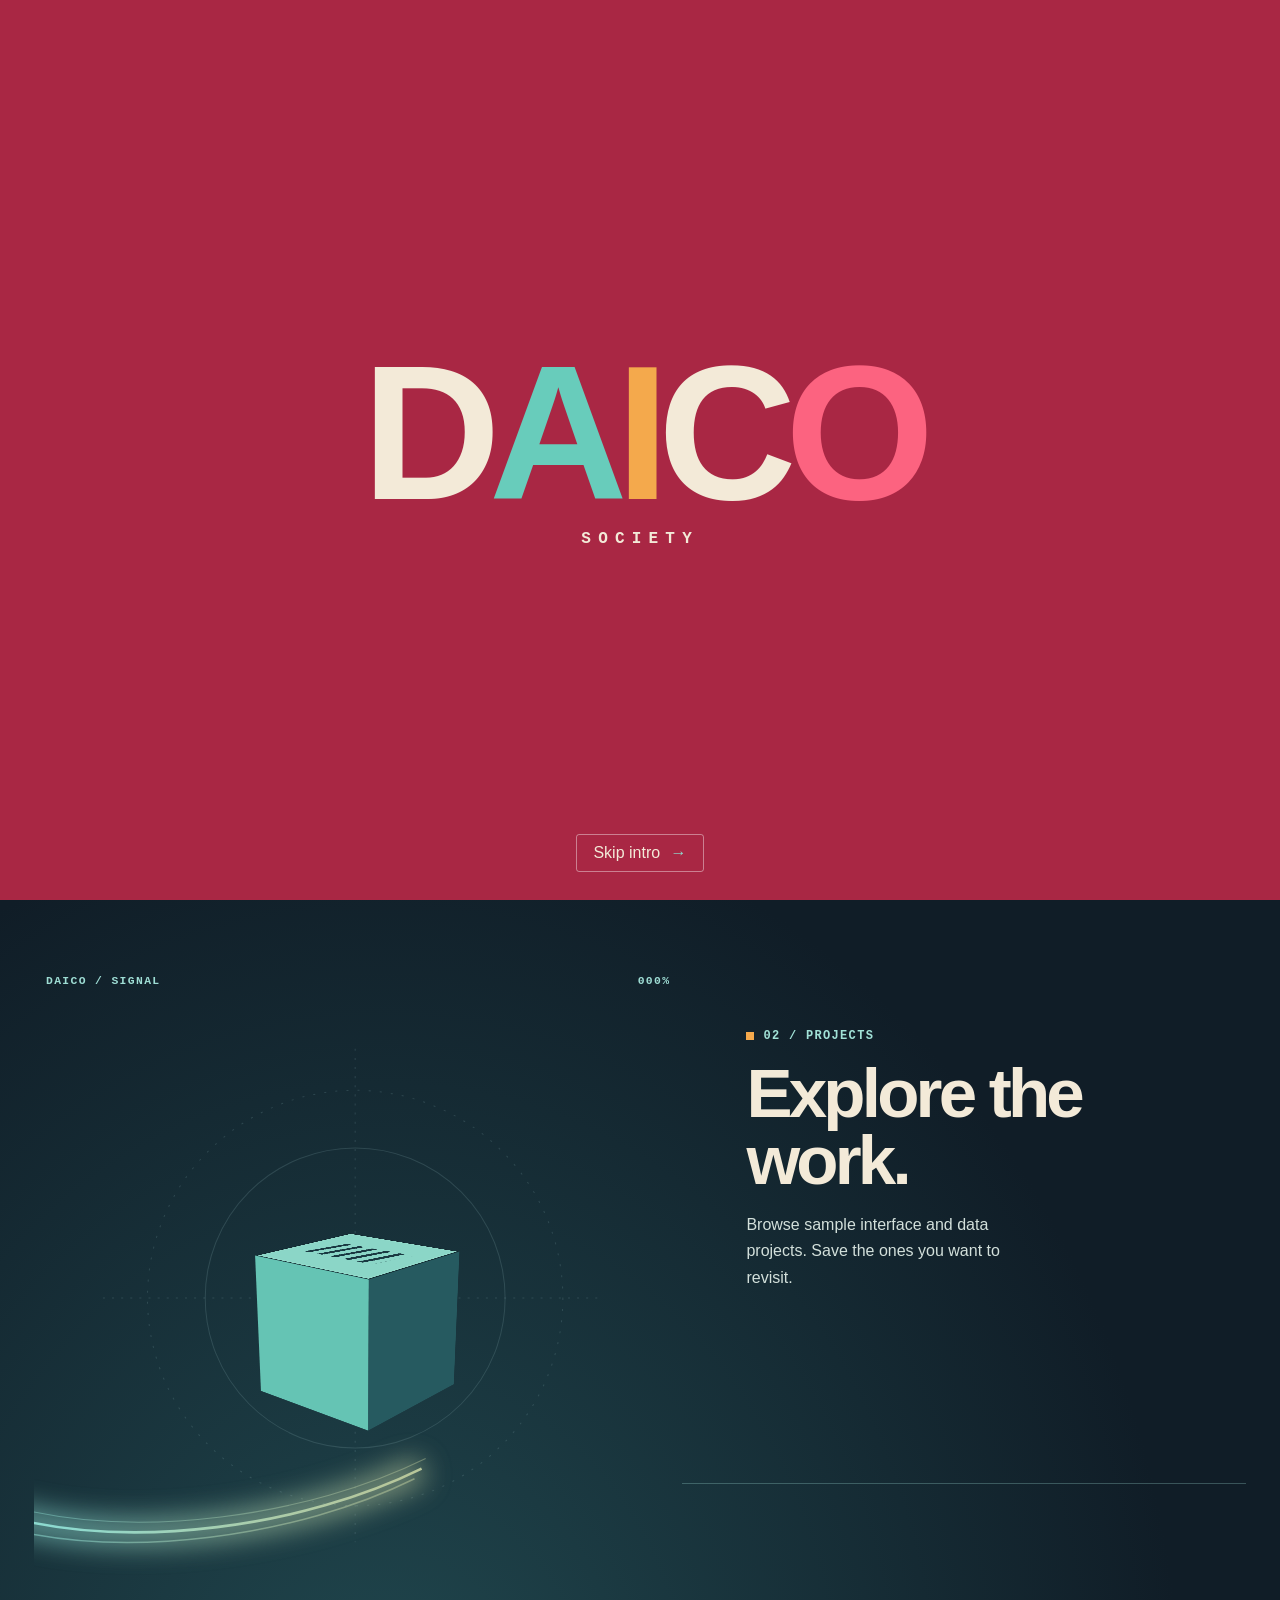
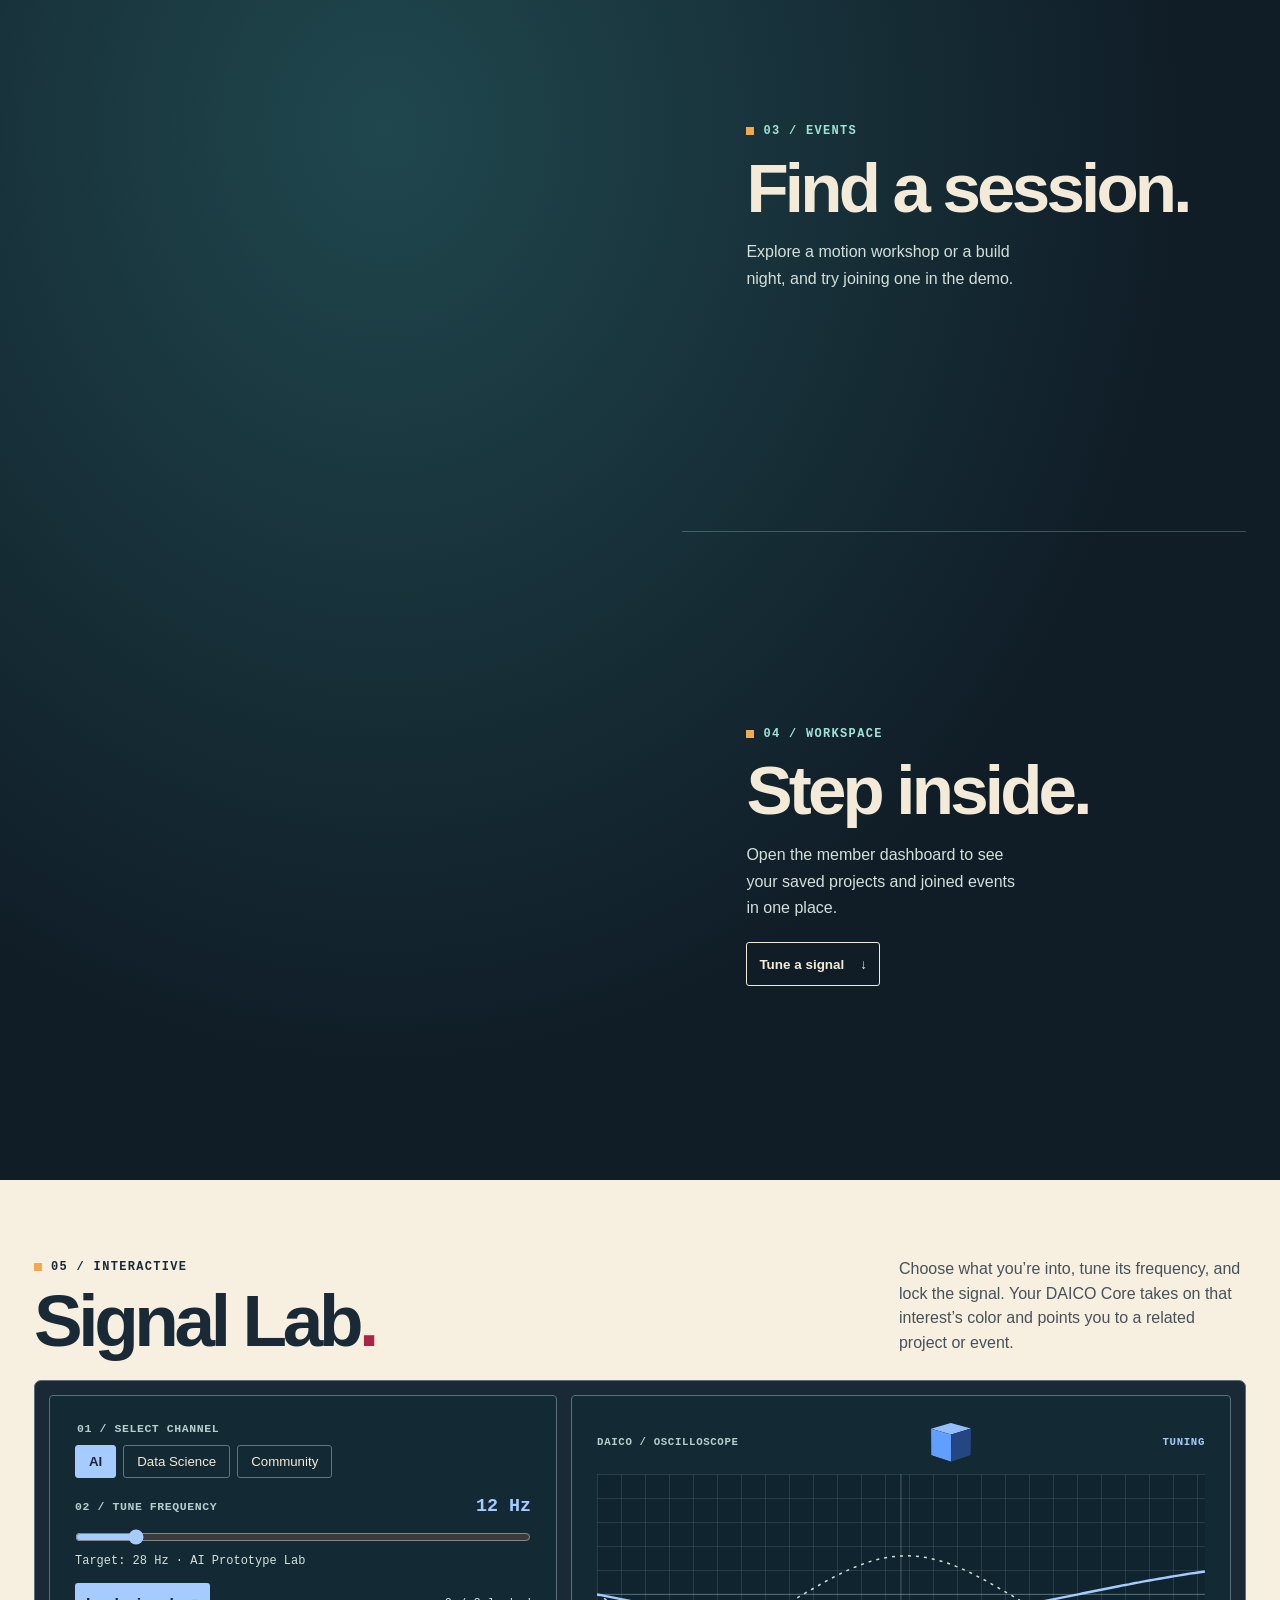
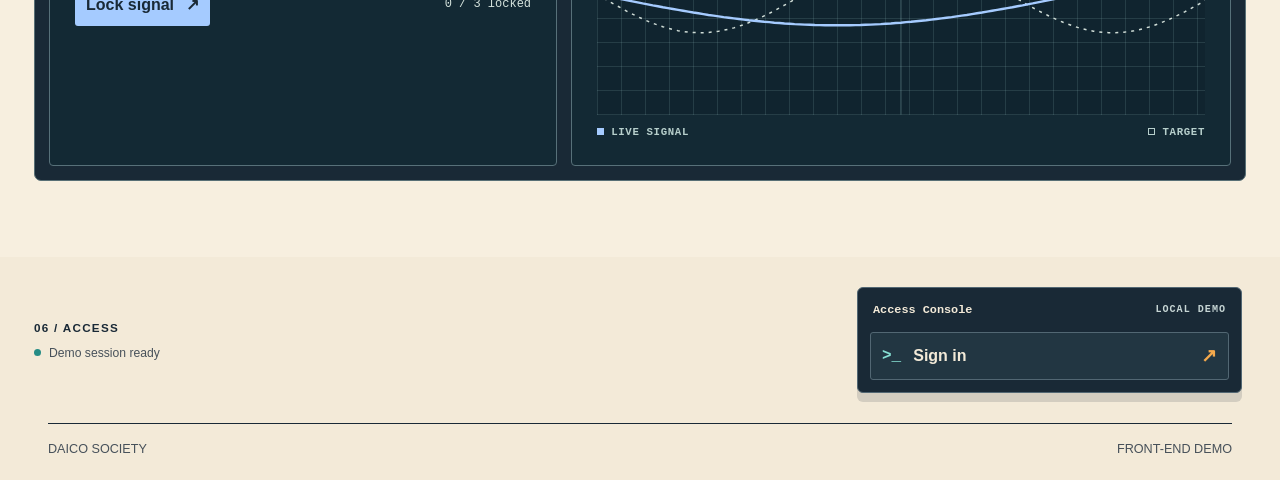
==== index.html @ faeef72a "Add files via upload" ====
<!doctype html>
<html lang="en">
<head>
<meta charset="utf-8">
<meta name="viewport" content="width=device-width, initial-scale=1">
<meta name="theme-color" content="#f4eee2">
<meta name="description" content="The DAICO Society landing page and interactive demo dashboard.">
<title>DAICO Society</title>
<link rel="icon" href="./mark.svg" type="image/svg+xml">
<link rel="stylesheet" href="./style.css">
<script src="./app.js" defer></script>
<script src="./motion.js" defer></script>
<script src="./lab.js" defer></script>
</head>
<body>
<a class="skip-link" href="#main">Skip to content</a>
<div class="intro" id="intro" hidden>
  <div class="intro-brand" dir="ltr" aria-label="DAICO Society">
    <div class="intro-letters" aria-hidden="true"><span>D</span><span>A</span><span>I</span><span>C</span><span>O</span></div>
    <span class="intro-sub" aria-hidden="true">SOCIETY</span>
  </div>
  <button class="intro-skip" id="skip-intro" type="button">Skip intro <span aria-hidden="true">→</span></button>
</div>
<header class="shell nav">
  <a href="./" class="brand" aria-label="DAICO Society home" dir="ltr"><img src="./mark.svg" width="34" height="34" alt=""><span>DAICO <small>SOCIETY</small></span></a>
  <button class="quiet" id="sign-out" type="button" hidden>Sign out <span aria-hidden="true">↗</span></button>
  <button class="quiet" id="replay" type="button"><span aria-hidden="true">↺</span> Replay intro</button>
</header>
<main id="main" class="shell" tabindex="-1">
  <div id="landing">
    <section class="hero" id="hero" aria-labelledby="hero-title">
      <div class="hero-copy">
        <p class="scene-label"><span></span> DAICO SOCIETY / 01</p>
        <h1 id="hero-title">DAICO<span>Society.</span></h1>
        <p class="hero-description">Explore projects, workshops, and the DAICO member workspace.</p>
        <div class="hero-actions">
          <a class="hero-link hero-lab" href="#signal-lab">Enter Signal Lab <span aria-hidden="true">↗</span></a>
          <a class="hero-link" href="#signal">Explore DAICO <span aria-hidden="true">↓</span></a>
          <button class="hero-link hero-login" type="button" data-open-login aria-haspopup="dialog" aria-controls="login">Member sign in <span aria-hidden="true">↗</span></button>
        </div>
      </div>
      <div class="core-stage hero-core" aria-hidden="true">
        <span class="core-index" id="core-profile">DAICO CORE / DEFAULT</span>
        <div class="core-radar"></div>
        <div class="core-mesh" data-core></div>
        <span class="core-index core-axis">X / Y / Z</span>
      </div>
    </section>

    <section class="signal-story" id="signal" aria-label="Explore the DAICO workspace">
      <div class="signal-visual" aria-hidden="true">
        <div class="signal-hud"><span>DAICO / SIGNAL</span><span id="signal-progress">000%</span></div>
        <svg viewBox="0 0 640 600" focusable="false">
          <defs>
            <linearGradient id="signal-gradient" x2="1" y2="1"><stop stop-color="var(--signal-tint, #6bdacc)"/><stop offset=".54" stop-color="#8edacf"/><stop offset="1" stop-color="#f4a94c"/></linearGradient>
            <filter id="signal-glow" x="-50%" y="-50%" width="200%" height="200%"><feGaussianBlur stdDeviation="14"/></filter>
            <path id="signal-path" pathLength="1" d="M-30 519C152 569 423 497 494 382S416 209 279 246 73 382 126 425 415 411 485 253 451 83 556 24 623 26 690-16"/>
          </defs>
          <g fill="none">
            <g stroke="#86a9af" stroke-opacity=".22"><circle cx="317" cy="304" r="148"/><circle cx="317" cy="304" r="205" stroke-dasharray="2 9"/><path d="M317 58v487M68 304h495" stroke-dasharray="2 7"/></g>
            <g class="signal-strands" stroke="url(#signal-gradient)">
              <use href="#signal-path" stroke-width="23" filter="url(#signal-glow)" opacity=".73"/>
              <use href="#signal-path" transform="translate(4 -10)" opacity=".45" stroke-width="1"/>
              <use href="#signal-path" transform="translate(-7 10)" opacity=".55" stroke-width="1.5"/>
              <use href="#signal-path" stroke-width="2.6"/>
            </g>
          </g>
        </svg>
        <div class="core-stage signal-core"><div class="core-mesh" data-core></div></div>
      </div>
      <div class="signal-scenes">
        <article class="signal-scene">
          <p class="scene-label"><span></span> 02 / PROJECTS</p>
          <h2>Explore the work.</h2>
          <p>Browse sample interface and data projects. Save the ones you want to revisit.</p>
        </article>
        <article class="signal-scene">
          <p class="scene-label"><span></span> 03 / EVENTS</p>
          <h2>Find a session.</h2>
          <p>Explore a motion workshop or a build night, and try joining one in the demo.</p>
        </article>
        <article class="signal-scene">
          <p class="scene-label"><span></span> 04 / WORKSPACE</p>
          <h2>Step inside.</h2>
          <p>Open the member dashboard to see your saved projects and joined events in one place.</p>
          <a class="hero-link signal-link" href="#signal-lab">Tune a signal <span aria-hidden="true">↓</span></a>
        </article>
      </div>
    </section>

    <section class="lab" id="signal-lab" aria-labelledby="lab-title" data-channel="ai">
      <div class="lab-inner">
        <header class="lab-heading">
          <div>
            <p class="scene-label"><span></span> 05 / INTERACTIVE</p>
            <h2 id="lab-title">Signal Lab<span>.</span></h2>
          </div>
          <p>Choose what you’re into, tune its frequency, and lock the signal. Your DAICO Core takes on that interest’s color and points you to a related project or event.</p>
        </header>
        <div class="lab-console">
          <div class="lab-controls">
            <fieldset class="channel-list">
              <legend>01 / SELECT CHANNEL</legend>
              <label><input type="radio" name="signal-channel" value="ai" checked><span>AI</span></label>
              <label><input type="radio" name="signal-channel" value="data"><span>Data Science</span></label>
              <label><input type="radio" name="signal-channel" value="connect"><span>Community</span></label>
            </fieldset>
            <div class="lab-readout">
              <label for="frequency">02 / TUNE FREQUENCY</label>
              <output id="frequency-readout" for="frequency">12 Hz</output>
            </div>
            <input id="frequency" type="range" min="0" max="100" value="12" aria-describedby="signal-target">
            <p id="signal-target">Target: 28 Hz · AI Prototype Lab</p>
            <div class="lab-action-row">
              <button class="lab-lock" id="lock-signal" type="button">Lock signal <span aria-hidden="true">↗</span></button>
              <span id="signal-count">0 / 3 locked</span>
            </div>
            <p class="lab-feedback" id="signal-feedback" role="status"></p>
            <button class="interest-shortcut lab-shortcut" id="lab-recommendation" type="button" data-open-login aria-haspopup="dialog" aria-controls="login" hidden></button>
          </div>
          <div class="lab-scope">
            <div class="lab-scope-top">
              <span>DAICO / OSCILLOSCOPE</span>
              <div class="core-stage lab-core" aria-hidden="true"><div class="core-mesh" data-core></div></div>
              <span id="scope-state">TUNING</span>
            </div>
            <svg viewBox="0 0 480 190" aria-hidden="true" focusable="false">
              <path class="scope-axis" d="M0 95h480M240 0v190"/>
              <path class="scope-target" id="scope-target" d=""/>
              <path class="scope-wave" id="scope-wave" d=""/>
            </svg>
            <div class="lab-scope-bottom"><span><i></i> LIVE SIGNAL</span><span><i></i> TARGET</span></div>
          </div>
        </div>
      </div>
    </section>

    <section class="entry" aria-labelledby="access-title">
      <div class="access-info">
        <h2 id="access-title">06 / ACCESS</h2>
        <p class="access-status"><span class="status-dot" aria-hidden="true"></span>Demo session ready</p>
      </div>
      <div class="access-console">
        <div class="console-bar">
          <span class="console-title">Access Console</span>
          <span class="console-tag">LOCAL DEMO</span>
        </div>
        <button class="console-command" id="open-login" data-open-login type="button" aria-haspopup="dialog" aria-controls="login">
          <span class="console-prompt" aria-hidden="true">&gt;_</span><span>Sign in</span><span class="console-arrow" aria-hidden="true">↗</span>
        </button>
      </div>
    </section>
  </div>

  <section class="dashboard" id="dashboard" aria-labelledby="dashboard-title" hidden>
    <div class="dash-header">
      <div>
        <p class="dash-kicker">DAICO / MEMBER WORKSPACE</p>
        <h1 id="dashboard-title" tabindex="-1">Dashboard<span>.</span></h1>
        <p class="dash-intro">Explore sample projects and events in the DAICO demo.</p>
      </div>
      <div class="dash-core-column">
        <div class="core-stage dash-core" aria-hidden="true"><div class="core-mesh" data-core></div></div>
        <span class="dash-status"><span class="status-dot" aria-hidden="true"></span> DEMO SESSION ACTIVE</span>
      </div>
    </div>

    <nav class="dash-nav" aria-label="Dashboard sections">
      <button type="button" data-panel="overview" aria-controls="overview" aria-current="page"><span aria-hidden="true">01</span> Overview</button>
      <button type="button" data-panel="projects" aria-controls="projects"><span aria-hidden="true">02</span> Projects</button>
      <button type="button" data-panel="events" aria-controls="events"><span aria-hidden="true">03</span> Events</button>
      <button type="button" data-panel="signals" aria-controls="signals"><span aria-hidden="true">04</span> Signals</button>
    </nav>

    <section class="dash-panel" id="overview" aria-labelledby="overview-title">
      <h2 id="overview-title">Overview</h2>
      <div class="dash-grid">
        <article class="dash-card stat-card"><p class="dash-kicker">01 / PROJECTS</p><strong>3</strong><h3>Sample projects</h3></article>
        <article class="dash-card stat-card"><p class="dash-kicker">02 / SAVED</p><strong id="saved-count">0</strong><h3>Saved projects</h3></article>
        <article class="dash-card stat-card"><p class="dash-kicker">03 / EVENTS</p><strong id="event-count">0</strong><h3>Joined events</h3></article>
      </div>
    </section>

    <section class="dash-panel" id="projects" aria-labelledby="projects-title" hidden>
      <h2 id="projects-title">Projects</h2>
      <div class="dash-grid dash-grid-two">
        <article class="dash-card"><p class="dash-kicker">PROJECT 01 / WEB</p><h3>Interface Lab</h3><p>Build and share reusable interface components.</p><button class="dash-action" type="button" data-selection="project" data-choice-id="interface-lab" aria-label="Save project: Interface Lab" aria-pressed="false">Save project</button></article>
        <article class="dash-card" id="data-playground"><p class="dash-kicker">PROJECT 02 / DATA</p><h3 tabindex="-1">Data Playground</h3><p>Explore a sample dataset and turn it into a visual story.</p><button class="dash-action" type="button" data-selection="project" data-choice-id="data-playground" aria-label="Save project: Data Playground" aria-pressed="false">Save project</button></article>
        <article class="dash-card" id="ai-prototype"><p class="dash-kicker">PROJECT 03 / AI</p><h3 tabindex="-1">AI Prototype Lab</h3><p>Sketch an AI assistant, write sample prompts, and define what a good answer looks like.</p><button class="dash-action" type="button" data-selection="project" data-choice-id="ai-prototype" aria-label="Save project: AI Prototype Lab" aria-pressed="false">Save project</button></article>
      </div>
    </section>

    <section class="dash-panel" id="events" aria-labelledby="events-title" hidden>
      <h2 id="events-title">Events</h2>
      <div class="dash-grid dash-grid-two">
        <article class="dash-card"><p class="dash-kicker">SAMPLE EVENT / WORKSHOP</p><h3>Motion for the Web</h3><p>Experiment with SVG and CSS to animate simple shapes.</p><button class="dash-action" type="button" data-selection="event" data-choice-id="motion-workshop" aria-label="Join event: Motion for the Web" aria-pressed="false">Join event</button></article>
        <article class="dash-card" id="build-night"><p class="dash-kicker">SAMPLE EVENT / MEETUP</p><h3 tabindex="-1">Build Night</h3><p>Bring a side project and share a short demo with the group.</p><button class="dash-action" type="button" data-selection="event" data-choice-id="build-night" aria-label="Join event: Build Night" aria-pressed="false">Join event</button></article>
      </div>
    </section>
    <section class="dash-panel" id="signals" aria-labelledby="signals-title" hidden>
      <div class="signals-heading">
        <div><h2 id="signals-title">Signals</h2><p>Your tuning log from the Signal Lab.</p></div>
        <span id="dashboard-signal-count">0 / 3 locked</span>
      </div>
      <div class="dash-grid">
        <article class="dash-card signal-log" data-signal-log="ai">
          <p class="dash-kicker">01 / 28 HZ</p><h3>AI</h3><p>AI Prototype Lab</p><span class="signal-log-state">Not locked</span>
          <button class="interest-shortcut" type="button" data-signal-destination="ai-prototype" hidden>Open AI Prototype Lab <span aria-hidden="true">↗</span></button>
        </article>
        <article class="dash-card signal-log" data-signal-log="data">
          <p class="dash-kicker">02 / 54 HZ</p><h3>Data Science</h3><p>Data Playground</p><span class="signal-log-state">Not locked</span>
          <button class="interest-shortcut" type="button" data-signal-destination="data-playground" hidden>Open Data Playground <span aria-hidden="true">↗</span></button>
        </article>
        <article class="dash-card signal-log" data-signal-log="connect">
          <p class="dash-kicker">03 / 79 HZ</p><h3>Community</h3><p>Build Night</p><span class="signal-log-state">Not locked</span>
          <button class="interest-shortcut" type="button" data-signal-destination="build-night" hidden>Open Build Night <span aria-hidden="true">↗</span></button>
        </article>
      </div>
    </section>
  </section>
</main>
<footer class="shell footer"><span>DAICO SOCIETY</span><span>FRONT-END DEMO</span></footer>

<dialog id="login" aria-labelledby="login-title">
  <div class="console-bar dialog-bar">
    <span class="console-title">Access Console</span>
    <button class="close" id="close-login" type="button" aria-label="Close access console" autofocus>×</button>
  </div>
  <div class="dialog-body">
    <div class="dialog-identity">
      <div class="core-stage console-core" aria-hidden="true"><div class="core-mesh" data-core></div></div>
      <span class="console-tag">LOCAL DEMO</span>
    </div>
    <h2 id="login-title">Sign in</h2>
    <p class="modal-help">Try the sign-in flow with the prefilled demo account.</p>
    <form id="login-form">
      <label for="demo-email">Demo email</label>
      <input id="demo-email" dir="ltr" type="email" value="demo@daico.example" readonly>
      <label for="demo-password">Demo password</label>
      <div class="password-row">
        <input id="demo-password" dir="ltr" type="password" value="DaicoDemo2026" readonly>
        <button type="button" id="toggle-password" aria-controls="demo-password" aria-pressed="false">Show</button>
      </div>
      <button class="primary submit" type="submit">Enter demo <span aria-hidden="true">→</span></button>
    </form>
  </div>
</dialog>
<template id="core-template">
  <div class="core-assembly">
    <div class="core-object">
      <div class="core-face core-front">
        <div class="core-visor">
          <div class="core-eyes"><i></i><i></i></div>
          <span class="core-mouth"></span>
        </div>
        <div class="core-front-detail"><i></i><i></i><i></i></div>
      </div>
      <div class="core-face core-back"><div class="core-backplate"></div></div>
      <div class="core-face core-left"><div class="core-port"></div></div>
      <div class="core-face core-right"><div class="core-port"></div></div>
      <div class="core-face core-top"><div class="core-vents"></div></div>
      <div class="core-face core-bottom"><div class="core-vents"></div></div>
    </div>
  </div>
</template>
</body>
</html>
---- style.css ----
:root {
  --paper: #f3ead8;
  --ink: #192936;
  --ink-light: #47515a;
  --line: #a89f8c;
  --turquoise: #258c85;
  --orange: #f4a94c;
  --red: #d63858;
  --mono: ui-monospace, 'Courier New', monospace;
  font-family: Tahoma, Arial, sans-serif;
  color: var(--ink);
  background: var(--paper);
}
*, *::before, *::after { box-sizing: border-box; }
body { margin: 0; }
body:has(.intro:not([hidden])) { overflow: hidden; }
[hidden] { display: none !important; }
button, input { font: inherit; }
button { cursor: pointer; }
a { color: inherit; text-decoration: none; }
:focus-visible { outline: 2px solid #237971; outline-offset: 6px; }
.shell { width: min(1220px, calc(100% - 96px)); margin-inline: auto; }
.skip-link { position: fixed; z-index: 20; top: 10px; inset-inline-start: 12px; padding: 10px; background: var(--ink); color: var(--paper); transform: translateY(-150%); }
.skip-link:focus { transform: none; }
.nav, .footer { display: flex; align-items: center; justify-content: space-between; gap: 15px; }
.nav { min-height: 76px; border-bottom: 1px solid var(--ink); }
.brand { display: flex; align-items: center; gap: 8px; font: 900 1.25rem/.95 Arial, sans-serif; letter-spacing: -.045em; }
.brand img { background: var(--ink); padding: 4px; }
.brand small { display: block; margin-top: 3px; font: 700 .47rem/1 var(--mono); letter-spacing: .23em; }
.quiet { border: 0; background: transparent; color: var(--ink); padding: 9px 0; font-size: .83rem; }
.quiet span { display: inline-block; margin-inline-end: 5px; font-size: 1.15rem; transition: transform .3s; }
.quiet:hover span { transform: rotate(-45deg); }
.entry { display: flex; align-items: center; justify-content: space-between; gap: 24px; padding: 22px 4px 29px 0; border-top: 1px solid var(--line); }
.access-info h2 { margin: 0 0 12px; font-size: .73rem; letter-spacing: .11em; }
.access-status { display: flex; align-items: center; gap: 8px; margin: 0; color: var(--ink-light); font-size: .76rem; }
.status-dot { width: 7px; height: 7px; flex: 0 0 7px; background: var(--turquoise); border-radius: 50%; }
.access-console, #login {
  --console-surface: #223642;
  --console-border: #526773;
  --console-muted: #c6d5d4;
  --console-accent: #85ded2;
  background: var(--ink);
  color: var(--paper);
}
.access-console {
  width: min(385px, 58%);
  padding: 0 12px 12px;
  border: 1px solid var(--ink);
  border-radius: 6px;
  box-shadow: 3px 4px 0 #1929361c;
}
.console-bar {
  display: flex;
  justify-content: space-between;
  align-items: center;
  gap: 10px;
  min-height: 44px;
  padding-inline: 3px;
  font: 700 .74rem/1.25 var(--mono);
}
.console-tag { color: var(--console-muted); font: 700 .63rem/1.25 var(--mono); letter-spacing: .1em; }
.console-command {
  display: grid;
  grid-template-columns: auto 1fr auto;
  align-items: center;
  gap: 12px;
  width: 100%;
  min-height: 48px;
  padding: 8px 11px;
  border: 1px solid var(--console-border);
  border-radius: 3px;
  background: var(--console-surface);
  color: var(--paper);
  text-align: start;
  font-weight: bold;
  transition: background .2s, border-color .2s;
}
.console-command:hover { background: #2b444e; border-color: var(--console-accent); }
.console-prompt { color: var(--console-accent); font: 700 1rem/1 var(--mono); }
.console-arrow { color: var(--orange); font-size: 1.16rem; }
.footer { border-top: 1px solid var(--ink); padding-block: 18px 24px; color: var(--ink-light); font-size: .79rem; }
.footer [lang="en"] { font: 700 .66rem var(--mono); letter-spacing: .12em; }
.intro { position: fixed; inset: 0; z-index: 30; display: grid; place-items: center; background: #a92744; color: var(--paper); }
.intro-brand { max-width: 88vw; text-align: center; }
.intro-letters { display: flex; justify-content: center; gap: .025em; font: 900 clamp(3.1rem, 19vw, 12rem)/.84 Arial, sans-serif; letter-spacing: -.085em; }
.intro-letters span { animation: arrive .52s cubic-bezier(.2,.7,.25,1.3) both; }
.intro-letters span:nth-child(2) { color: #68ccbb; animation-delay: .09s; }
.intro-letters span:nth-child(3) { color: var(--orange); animation-delay: .18s; }
.intro-letters span:nth-child(4) { animation-delay: .27s; }
.intro-letters span:nth-child(5) { color: #fc6380; animation-delay: .36s; }
.intro-sub { display: block; margin-top: 17px; font: 700 clamp(.65rem, 1.5vw, 1rem) var(--mono); letter-spacing: .45em; animation: arrive .45s .5s both; }
.intro-skip { position: absolute; bottom: max(28px, env(safe-area-inset-bottom)); border: 1px solid #ffffff69; border-radius: 3px; background: transparent; color: var(--paper); padding: 9px 16px; }
.intro-skip span { margin-inline-start: 6px; color: #8eddd0; }
.intro.exiting { animation: intro-out .34s ease-in forwards; }
@keyframes arrive { from { opacity: 0; transform: translateY(.55em) rotate(-12deg); } }
@keyframes intro-out { to { clip-path: inset(0 0 100% 0); } }
#login {
  position: fixed;
  width: min(440px, calc(100% - 32px));
  max-height: calc(100% - 32px);
  padding: 0;
  border: 1px solid var(--console-border);
  border-radius: 6px;
  box-shadow: 0 16px 54px #10202955;
  color-scheme: dark;
}
#login::backdrop { background: #111e29b8; }
.dialog-bar { padding: 5px 14px 5px 20px; border-bottom: 1px solid var(--console-border); }
.dialog-body { padding: 20px 24px 24px; }
.dialog-identity { display: flex; align-items: center; justify-content: space-between; gap: 14px; }
.dialog-identity .console-tag { padding: 5px 7px; border: 1px solid var(--console-border); border-radius: 2px; }
#login h2 { margin-block: 12px 0; font-size: 1.8rem; }
.modal-help { margin: 9px 0 18px; line-height: 1.55; color: var(--console-muted); }
.close, .password-row button {
  border: 1px solid var(--console-border);
  border-radius: 3px;
  color: var(--paper);
  background: transparent;
}
.close { width: 34px; min-height: 34px; font-size: 1.25rem; }
.close:hover, .password-row button:hover { background: var(--console-surface); }
#login form label { display: block; margin: 13px 0 6px; color: var(--console-muted); font: .78rem/1.3 var(--mono); }
#login form input { width: 100%; min-width: 0; padding: 10px; background: var(--console-surface); color: var(--paper); border: 1px solid var(--console-border); border-radius: 3px; }
.password-row { display: flex; gap: 8px; }
.password-row button { padding-inline: 10px; font-size: .8rem; }
.submit {
  display: flex;
  align-items: center;
  justify-content: space-between;
  gap: 18px;
  width: 100%;
  min-height: 45px;
  margin-block-start: 18px;
  padding: 10px 13px;
  border: 1px solid transparent;
  border-radius: 3px;
  background: var(--console-accent);
  color: var(--ink);
  font-weight: bold;
}
.submit:hover { background: var(--paper); }
.access-console :focus-visible, #login :focus-visible { outline-color: var(--console-accent); outline-offset: 2px; }
@media (max-width: 770px) {
  .shell { width: calc(100% - 46px); }
}
@media (max-width: 500px) {
  .shell { width: calc(100% - 34px); }
  .nav { min-height: 64px; }
  .entry { flex-direction: column; align-items: stretch; gap: 18px; padding-inline-end: 0; }
  .access-console { width: 100%; }
}
@media (prefers-reduced-motion: reduce) {
  *, *::before, *::after { animation: none !important; transition: none !important; }
}

.dashboard { padding: clamp(28px, 5vw, 66px) 0 50px; min-height: 68vh; }
.dash-header {
  display: flex;
  justify-content: space-between;
  align-items: flex-start;
  gap: 24px;
  padding: clamp(22px, 4vw, 46px);
  border-radius: 6px;
  background: radial-gradient(circle at 1px 1px, #f3ead831 1px, transparent 1.3px) right top / 16px 16px, var(--ink);
  color: var(--paper);
}
.dash-header h1 {
  margin: 12px 0;
  padding: 0;
  background: none;
  font: 700 clamp(2.1rem, 5.2vw, 4.6rem)/1 Arial, sans-serif;
  letter-spacing: -.04em;
}
.dash-header h1:focus-visible { outline-color: #85ded2; }
.dash-header h1 span { color: #85ded2; }
.dash-kicker, .dash-status, .dash-nav span { font: 700 .69rem/1.4 var(--mono); letter-spacing: .06em; }
.dash-kicker, .dash-intro { margin: 0; }
.dash-intro { line-height: 1.5; }
.dash-status { display: flex; align-items: center; gap: 8px; white-space: nowrap; }
.dash-status .status-dot { background: #85ded2; }
.dash-nav { display: flex; flex-wrap: wrap; gap: 8px; margin: 24px 0; border-bottom: 1px solid var(--line); padding-bottom: 12px; }
.dash-nav button, .dash-action {
  padding: 8px 12px;
  min-height: 42px;
  border: 1px solid var(--line);
  border-radius: 3px;
  background: transparent;
  color: var(--ink);
  font-weight: bold;
}
.dash-nav span { margin-right: 4px; opacity: .8; }
.dash-nav button:hover, .dash-action:hover { border-color: var(--ink); }
.dash-nav [aria-current], .dash-action[aria-pressed="true"] { background: var(--ink); border-color: var(--ink); color: var(--paper); }
.dash-panel h2 { margin: 0 0 15px; font-size: 1.3rem; }
.dash-grid { display: grid; grid-template-columns: repeat(3, minmax(0, 1fr)); gap: 14px; }
.dash-grid-two { grid-template-columns: repeat(2, minmax(0, 1fr)); }
.dash-card { padding: 19px; border: 1px solid var(--line); border-top: 3px solid var(--turquoise); border-radius: 4px; background: #faf2e3; }
.dash-card:nth-child(2) { border-top-color: var(--orange); }
.dash-card:nth-child(3) { border-top-color: var(--red); }
.dash-card h3 { margin: 12px 0 0; font-size: 1.05rem; }
.dash-card p:not(.dash-kicker) { margin: 9px 0 15px; color: var(--ink-light); line-height: 1.5; }
.stat-card strong { display: block; margin-top: 12px; font-size: 2rem; }

@media (max-width: 570px) {
  .dashboard { padding-top: 22px; }
  .dash-header { flex-direction: column; gap: 14px; }
  .dash-grid { grid-template-columns: 1fr; }
  .dash-nav button { padding-inline: 8px; font-size: .85rem; }
}

main:has(#landing:not([hidden])) { width: 100%; }
.hero {
  display: grid;
  grid-template-columns: minmax(0, .9fr) minmax(0, 1.1fr);
  align-items: center;
  gap: clamp(12px, 2.4vw, 36px);
  min-height: min(760px, 88svh);
  padding: clamp(32px, 5vw, 72px) max(34px, calc((100% - 1220px) / 2));
  overflow: hidden;
  color: var(--paper);
  background: radial-gradient(ellipse at 78% 37%, #d9445e 0, #b22b49 49%, #8d203b 100%);
}
.scene-label {
  display: flex;
  align-items: center;
  gap: 9px;
  margin: 0;
  font: 700 .75rem/1.4 var(--mono);
  letter-spacing: .11em;
}
.scene-label > span { width: 8px; height: 8px; background: var(--orange); flex: none; }
.hero h1 {
  margin: 25px 0 0;
  font: 900 clamp(4rem, 10vw, 9.1rem)/.83 Arial, sans-serif;
  letter-spacing: -.085em;
}
.hero h1 span {
  display: block;
  margin-top: .14em;
  color: #ffc77b;
  font: italic 400 .57em/.9 Georgia, serif;
  letter-spacing: -.055em;
}
.hero-description { margin: 26px 0 21px; max-width: 31ch; line-height: 1.55; font-size: 1rem; }
.hero-actions { display: flex; flex-wrap: wrap; gap: 10px; }
.hero-link {
  display: inline-flex;
  align-items: center;
  justify-content: space-between;
  gap: 16px;
  min-height: 44px;
  padding: 9px 12px;
  border: 1px solid currentColor;
  border-radius: 3px;
  color: inherit;
  background: transparent;
  font-size: .84rem;
  font-weight: bold;
}
.hero-login { border-color: transparent; }
.hero-link:hover { background: var(--paper); color: var(--ink); border-color: var(--paper); }
.hero-link:focus-visible { outline-color: var(--orange); }
.signal-story {
  position: relative;
  display: grid;
  grid-template-columns: minmax(0, 1.07fr) minmax(0, .93fr);
  align-items: start;
  min-height: 800px;
  padding-inline: max(34px, calc((100% - 1220px) / 2));
  color: var(--paper);
  background: radial-gradient(ellipse at 30% 46%, #20474e, #101d27 63%);
}
.signal-visual {
  position: sticky;
  top: 0;
  display: grid;
  align-content: center;
  height: 100svh;
  max-height: 900px;
  padding: 28px 0;
  pointer-events: none;
}
.signal-visual svg { display: block; width: 100%; max-height: calc(100svh - 84px); overflow: hidden; }
.signal-hud {
  display: flex;
  justify-content: space-between;
  gap: 15px;
  padding: 0 12px;
  color: #9eddd4;
  font: 700 .71rem/1.4 var(--mono);
  letter-spacing: .12em;
}
.signal-strands { stroke-dasharray: 1; stroke-dashoffset: var(--draw, 0); }
.signal-scenes { position: relative; }
.signal-scene {
  display: flex;
  flex-direction: column;
  justify-content: center;
  align-items: flex-start;
  min-height: 72svh;
  padding: 45px 0 45px clamp(24px, 5vw, 76px);
  border-bottom: 1px solid #9eddd44a;
}
.signal-scene:last-child { border-bottom: 0; }
.signal-scene .scene-label { color: #a1e2d7; }
.signal-scene h2 { margin: 15px 0 0; font: 800 clamp(2.5rem, 5.4vw, 5rem)/.98 Arial, sans-serif; letter-spacing: -.055em; }
.signal-scene > p:not(.scene-label) { max-width: 32ch; margin: 17px 0 0; color: #d3e0db; line-height: 1.65; }
.signal-link { margin-top: 21px; }
#landing .entry { width: min(1220px, calc(100% - 68px)); margin: auto; border: 0; padding-block: 30px; }
@media (max-width: 690px) {
  .hero { grid-template-columns: 1fr; min-height: 0; gap: 12px; padding: 28px 22px 18px; }
  .hero h1 { font-size: clamp(4rem, 15vw, 6rem); margin-top: 15px; }
  .hero-description { margin: 19px 0 15px; }
  .signal-story { grid-template-columns: 1fr; padding-inline: 20px; }
  .signal-visual {
    z-index: 1;
    height: 34svh;
    min-height: 155px;
    padding: 12px 0 0;
    background: linear-gradient(#142a33 76%, #142a3300);
  }
  .signal-visual svg { max-height: calc(34svh - 44px); overflow: hidden; }
  .signal-hud { padding: 0 3px; }
  .signal-scene { min-height: 57svh; padding: 24px 0; }
  #landing .entry { width: calc(100% - 40px); }
}
@media (prefers-reduced-motion: reduce) {
  .signal-visual { position: static; }
  .signal-strands { stroke-dashoffset: 0; }
  #signal-progress { visibility: hidden; }
}

/* The same six-sided module carries through the landing, console and workspace. */
.core-stage {
  --core-size: clamp(142px, 17vw, 222px);
  --core-x: -11deg;
  --core-y: -24deg;
  position: relative;
  display: grid;
  place-items: center;
  perspective: 750px;
}
.core-mesh, .core-assembly, .core-object {
  width: var(--core-size);
  aspect-ratio: 1;
  transform-style: preserve-3d;
}
.core-assembly { transform: translateY(var(--core-rise, 0px)); }
.core-object {
  position: relative;
  transform: rotateX(var(--core-x)) rotateY(var(--core-y));
  transition: transform .26s ease-out;
}
.core-face {
  position: absolute;
  inset: 0;
  display: grid;
  place-items: center;
  border: max(1px, calc(var(--core-size) * .016)) solid #0f262d;
  background: #398c83;
  box-shadow: inset 0 0 0 max(1px, calc(var(--core-size) * .019)) #a2e1d04d;
  backface-visibility: hidden;
}
.core-front { transform: translateZ(calc(var(--core-size) / 2)); background: var(--core-channel, #65c4b4); }
.core-back { transform: rotateY(180deg) translateZ(calc(var(--core-size) / 2)); background: #245c61; }
.core-left { transform: rotateY(-90deg) translateZ(calc(var(--core-size) / 2)); background: var(--core-side, #327871); }
.core-right { transform: rotateY(90deg) translateZ(calc(var(--core-size) / 2)); background: var(--core-side, #265a60); }
.core-top { transform: rotateX(90deg) translateZ(calc(var(--core-size) / 2)); background: var(--core-top, #8bd6c7); }
.core-bottom { transform: rotateX(-90deg) translateZ(calc(var(--core-size) / 2)); background: #183d4a; }
.core-visor {
  display: grid;
  place-content: center;
  gap: calc(var(--core-size) * .07);
  width: 79%;
  height: 61%;
  border: max(1px, calc(var(--core-size) * .018)) solid #263f48;
  border-radius: 17%;
  background: #102630;
  box-shadow: inset 0 0 0 max(1px, calc(var(--core-size) * .01)) #50767a;
}
.core-eyes { display: flex; justify-content: space-between; gap: calc(var(--core-size) * .22); transform: translateX(var(--eye-x, 0px)); transition: transform .18s ease-out; }
.core-eyes i { width: calc(var(--core-size) * .085); aspect-ratio: 1 / 1.55; border-radius: 50px; background: var(--paper); }
.core-mouth { width: 30%; aspect-ratio: 2.4; margin: 0 auto; border: max(1px, calc(var(--core-size) * .012)) solid var(--paper); border-top: 0; border-radius: 0 0 50% 50%; }
.core-front-detail { position: absolute; bottom: 10%; display: flex; gap: calc(var(--core-size) * .027); }
.core-front-detail i { width: calc(var(--core-size) * .029); aspect-ratio: 1; border-radius: 50%; background: #17353e; }
.core-front-detail i:last-child { background: #a92346; }
.core-backplate { width: 65%; aspect-ratio: 1; border: max(1px, calc(var(--core-size) * .015)) solid #70c7b9; background: repeating-linear-gradient(90deg, transparent 0 14%, #102630 14% 22%); }
.core-port { width: 47%; aspect-ratio: 1; border: max(1px, calc(var(--core-size) * .034)) solid #16303b; border-radius: 50%; background: radial-gradient(circle, #1e3a42 0 26%, #f4a94c 28% 49%, #a85733 52%); }
.core-vents { width: 62%; height: 39%; background: repeating-linear-gradient(90deg, #193841 0 8%, transparent 8% 20%); transform: skewX(-10deg); }

.hero { background: radial-gradient(ellipse at 72% 36%, #c93755, #a92746 52%, #721b33); }
.hero-core { width: min(100%, 500px); aspect-ratio: 1.15; justify-self: center; }
.core-radar {
  position: absolute;
  inset: 5% 10%;
  border: 1px dashed #f3ead88a;
  border-radius: 50%;
  background: linear-gradient(90deg, transparent 49.9%, #f3ead842 50%, transparent 50.3%), linear-gradient(transparent 49.9%, #f3ead842 50%, transparent 50.3%);
}
.core-radar::after { content: ''; position: absolute; inset: 13%; border: 1px solid #f3ead853; border-radius: 50%; }
.hero-core::after { content: ''; position: absolute; z-index: -1; width: 56%; height: 9%; bottom: 9%; border-radius: 50%; background: #3b0e24; opacity: .5; filter: blur(12px); }
.core-index { position: absolute; top: 4%; left: 3%; font: 700 .69rem var(--mono); letter-spacing: .12em; }
.core-axis { inset: auto 3% 4% auto; }
body:not(:has(.intro:not([hidden]))) .hero-core .core-assembly { animation: core-arrive .85s cubic-bezier(.24,.8,.3,1) both; }
@keyframes core-arrive { from { transform: translateY(32px) rotateY(-42deg) scale(.72); } }

.signal-core {
  --core-size: clamp(95px, 11vw, 152px);
  --core-x: var(--signal-x, -18deg);
  --core-y: var(--signal-y, -32deg);
  --core-rise: var(--signal-rise, 0px);
  position: absolute;
  inset: 8% 0 0;
  pointer-events: none;
}
.signal-core .core-object { transition: none; }
.dash-core-column { display: grid; justify-items: center; gap: 9px; }
.dash-core { --core-size: 63px; --core-x: -20deg; --core-y: -31deg; min-height: 96px; }
.console-core { --core-size: 23px; --core-x: -18deg; --core-y: -29deg; width: 41px; height: 41px; }
.access-console, #login { border-color: #526773; box-shadow: 0 9px 0 #10202a24; }
.dash-header { align-items: center; background: radial-gradient(ellipse at 87% 40%, #234c54, transparent 58%), radial-gradient(circle at 1px 1px, #f3ead831 1px, transparent 1.3px) right top / 16px 16px, var(--ink); }
.dash-card { background: #fbf3e5; box-shadow: 0 5px 0 #19293615; }
.dash-grid { perspective: 900px; }
.dash-panel:not([hidden]) .dash-card { animation: card-arrive .35s ease-out both; }
.dash-panel:not([hidden]) .dash-card:nth-child(2) { animation-delay: 45ms; }
.dash-panel:not([hidden]) .dash-card:nth-child(3) { animation-delay: 90ms; }
@keyframes card-arrive { from { transform: translateY(10px) rotateX(-7deg); opacity: .6; } }
.dash-action[aria-pressed="true"]::after { content: ''; display: inline-block; width: .34em; height: .62em; margin-left: .55em; border: solid #85ded2; border-width: 0 .12em .12em 0; transform: translateY(-.06em) rotate(45deg); }
@media (max-width: 690px) {
  .hero-copy { text-align: center; }
  .hero-copy .scene-label, .hero-actions { justify-content: center; }
  .hero-description { margin-inline: auto; }
  .hero-core { width: min(100%, 365px); }
  .signal-core { --core-size: clamp(60px, 12svh, 96px); }
}
@media (max-width: 570px) {
  .dash-header { align-items: flex-start; }
  .dash-core-column { width: 100%; grid-template-columns: 1fr auto; align-items: center; justify-items: end; }
  .dash-core { --core-size: 39px; justify-self: start; min-height: 60px; padding-left: 10px; }
}
@media (prefers-reduced-motion: reduce) {
  .hero-core, .signal-core { --core-x: -11deg; --core-y: -24deg; --core-rise: 0px; --eye-x: 0px; }
}

#login[open] .core-assembly, .dashboard:not([hidden]) .dash-core .core-assembly {
  animation: core-arrive .52s cubic-bezier(.24,.8,.3,1) both;
}
@media (prefers-reduced-motion: reduce) {
  .hero-core .core-object, .signal-core .core-object { transform: rotateX(-11deg) rotateY(-24deg); }
}

:root[data-active-signal="ai"], .lab[data-channel="ai"] { --core-channel: #619fff; --core-side: #244784; --core-top: #96beff; --core-glow: #a5cbff; --signal-tint: #79b5ff; }
:root[data-active-signal="data"], .lab[data-channel="data"] { --core-channel: #f7d354; --core-side: #976922; --core-top: #ffe797; --core-glow: #ffe580; --signal-tint: #f4d46a; }
:root[data-active-signal="connect"], .lab[data-channel="connect"] { --core-channel: #e96c85; --core-side: #8a3a59; --core-top: #ffa6bb; --core-glow: #ffb6c7; --signal-tint: #ee8ba0; }

.hero-lab { background: var(--paper); color: var(--ink); border-color: var(--paper); }
.hero-lab:hover { background: var(--orange); border-color: var(--orange); }
.lab {
  --lab-accent: #83ded0;
  --lab-paper: #f7efdf;
  background: var(--lab-paper);
  color: var(--ink);
  padding: clamp(34px, 6vw, 82px) max(34px, calc((100% - 1220px) / 2));
  scroll-margin-top: 10px;
}
.lab[data-channel] { --lab-accent: var(--core-glow); }
.lab-heading { display: flex; justify-content: space-between; align-items: flex-end; gap: 22px; margin-bottom: 24px; }
.lab-heading h2 { margin: 12px 0 0; font: 800 clamp(2.55rem, 5.7vw, 5rem)/.94 Arial, sans-serif; letter-spacing: -.06em; }
.lab-heading h2 span { color: #a92746; }
.lab-heading > p { margin: 0; max-width: 39ch; color: var(--ink-light); line-height: 1.55; }
.lab-console { display: grid; grid-template-columns: minmax(0, .87fr) minmax(0, 1.13fr); gap: 14px; padding: 14px; border: 1px solid #586f75; border-radius: 7px; background: var(--ink); color: var(--paper); }
.lab-controls, .lab-scope { min-width: 0; padding: clamp(13px, 2vw, 25px); border: 1px solid #577079; border-radius: 4px; background: #132934; }
.channel-list { display: flex; flex-wrap: wrap; gap: 7px; padding: 0; margin: 0 0 20px; border: 0; }
.channel-list legend, .lab-readout label { color: #b7cfcc; font: 700 .72rem/1.4 var(--mono); letter-spacing: .05em; }
.channel-list legend { margin-bottom: 8px; }
.channel-list label { position: relative; }
.channel-list input { position: absolute; width: 1px; height: 1px; opacity: 0; }
.channel-list label span { display: block; padding: 8px 13px; border: 1px solid #607781; border-radius: 3px; font-size: .83rem; cursor: pointer; }
.channel-list input:checked + span { color: var(--ink); border-color: var(--lab-accent); background: var(--lab-accent); font-weight: 700; }
.channel-list input:focus-visible + span { outline: 2px solid var(--lab-accent); outline-offset: 3px; }
.lab-readout, .lab-action-row, .lab-scope-top, .lab-scope-bottom { display: flex; justify-content: space-between; align-items: center; gap: 8px; }
.lab-readout output { color: var(--lab-accent); font: 700 1.15rem/1 var(--mono); white-space: nowrap; }
#frequency { width: 100%; margin: 12px 0 4px; accent-color: var(--lab-accent); }
#frequency:focus-visible, .lab-lock:focus-visible { outline-color: var(--lab-accent); }
#signal-target, #signal-count, .lab-feedback { color: #d4e2dc; font: .75rem/1.4 var(--mono); }
#signal-target { margin: 4px 0 14px; }
.lab-lock { display: inline-flex; align-items: center; gap: 12px; padding: 10px; min-height: 43px; background: var(--lab-accent); color: var(--ink); font-weight: 700; border: 1px solid transparent; border-radius: 3px; }
.lab-lock:hover { background: var(--paper); }
.lab-feedback { min-height: 2.1em; margin: 10px 0 0; color: var(--lab-accent); }
.lab-scope { display: grid; grid-template-rows: auto 1fr auto; align-items: center; gap: 10px; }
.lab-scope-top, .lab-scope-bottom { color: #b7cfcc; font: 700 .67rem/1.4 var(--mono); letter-spacing: .06em; }
#scope-state { color: var(--lab-accent); }
.lab-scope svg { display: block; width: 100%; background: linear-gradient(90deg, #97c1c129 1px, transparent 1px) 0 0 / 24px 24px, linear-gradient(#97c1c129 1px, transparent 1px) 0 0 / 24px 24px, #10242f; }
.lab-scope svg path { fill: none; vector-effect: non-scaling-stroke; }
.scope-axis { stroke: #97c1c163; stroke-width: 1; }
.scope-target { stroke: #d0ddd7; stroke-dasharray: 3 5; stroke-width: 1.5; }
.scope-wave { stroke: var(--lab-accent); stroke-width: 2.4; }
.lab-scope-bottom i { display: inline-block; width: 7px; height: 7px; border: 1px solid currentColor; }
.lab-scope-bottom span:first-child i { background: var(--lab-accent); border-color: var(--lab-accent); }
.lab-core { --core-size: 28px; --core-x: -18deg; --core-y: var(--lab-rotation, -33deg); min-height: 43px; }
.signals-heading { display: flex; justify-content: space-between; align-items: flex-start; gap: 10px; margin-bottom: 16px; }
.signals-heading h2 { margin-bottom: 5px; }
.signals-heading p { margin: 0; color: var(--ink-light); }
#dashboard-signal-count, .signal-log-state { font: 700 .74rem/1.3 var(--mono); }
#dashboard-signal-count { white-space: nowrap; padding: 6px 8px; border: 1px solid var(--line); border-radius: 3px; }
.signal-log-state { display: inline-block; padding: 5px 7px; background: #e8dfcf; }
.signal-log.is-locked .signal-log-state { color: #174542; background: #b8e8dd; }
@media (max-width: 690px) {
  .lab { padding-inline: 20px; }
  .lab-heading { display: grid; }
  .lab-console { grid-template-columns: 1fr; padding: 9px; gap: 9px; }
  .lab-scope-top { font-size: .61rem; }
}

.core-face { transition: background-color .3s ease; }
.core-eyes i { background: var(--core-glow, var(--paper)); transition: background-color .3s ease; }
.interest-shortcut {
  display: block;
  width: fit-content;
  padding: 7px 0;
  margin-top: 7px;
  border: 0;
  background: transparent;
  color: var(--ink);
  font-weight: bold;
  text-align: start;
  text-decoration: underline;
  text-underline-offset: 3px;
}
.lab-shortcut { color: var(--lab-accent); }
.interest-shortcut:hover { text-decoration-thickness: 2px; }
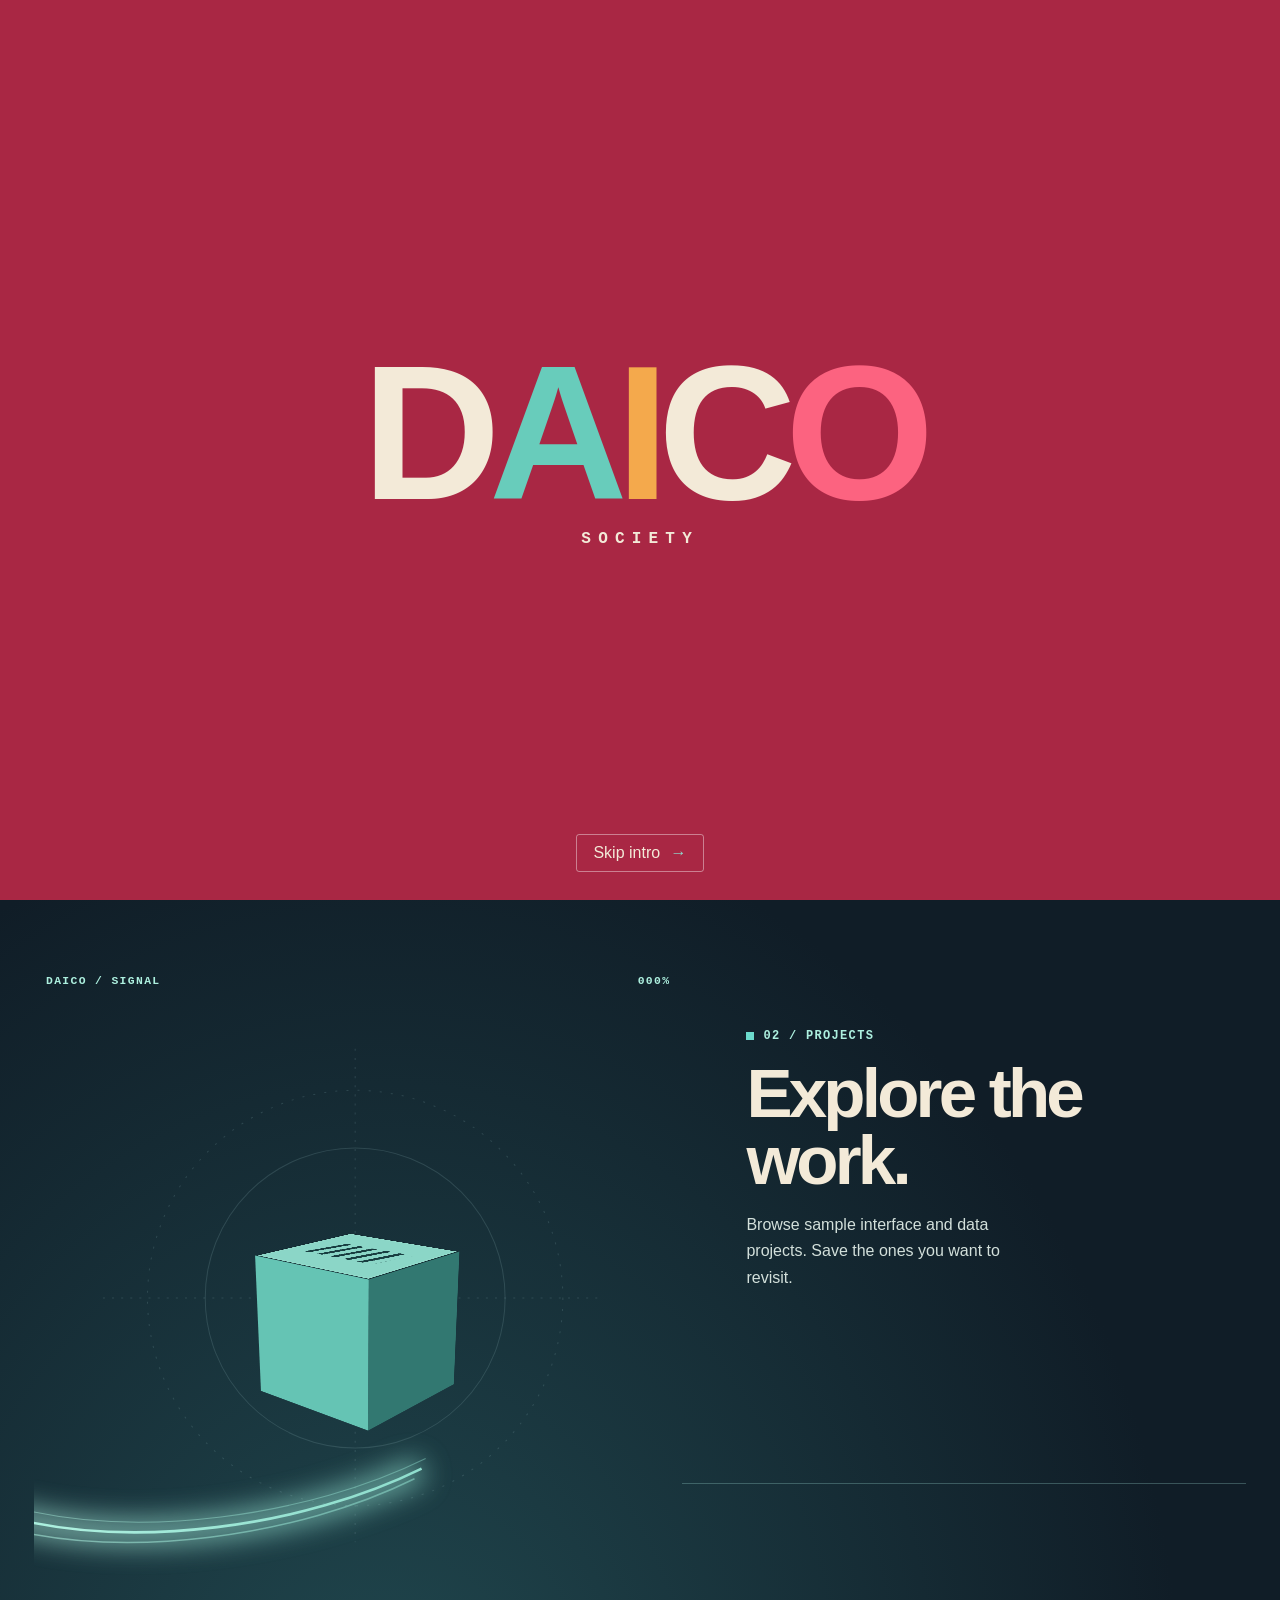
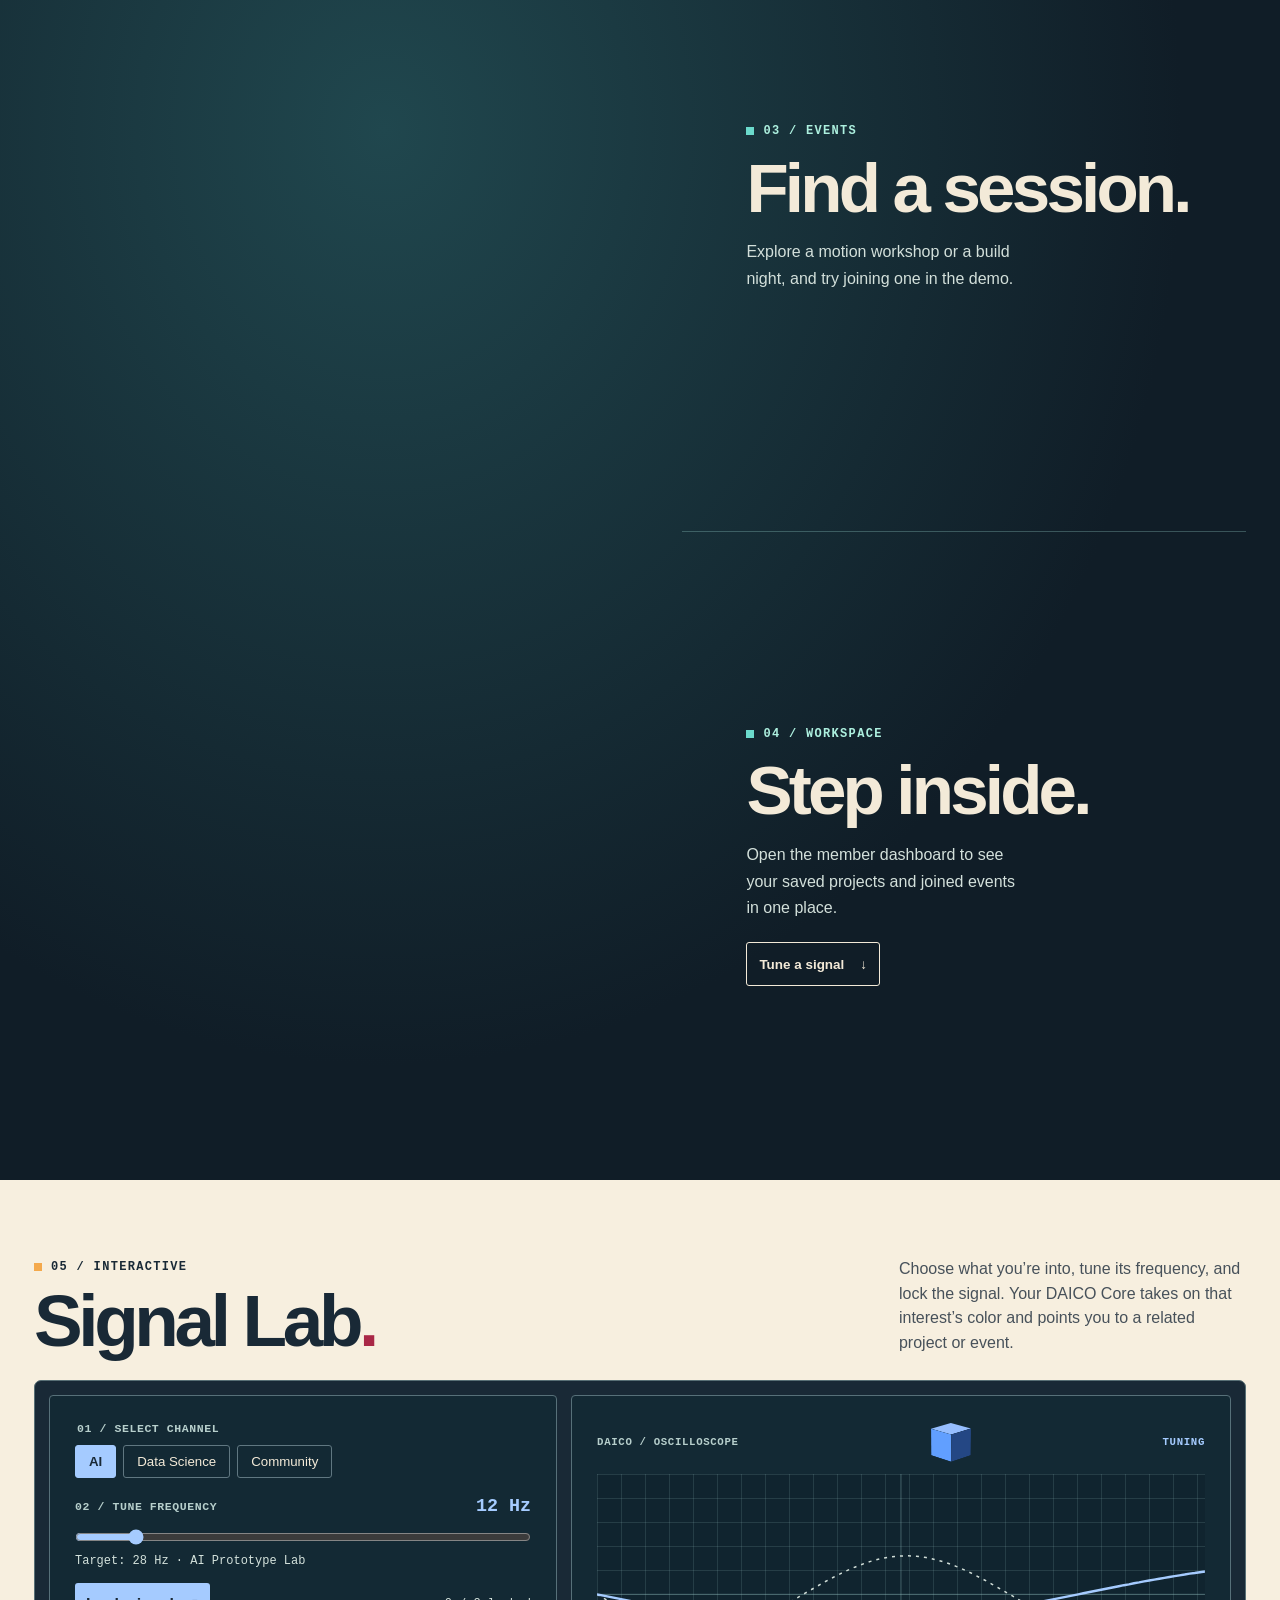
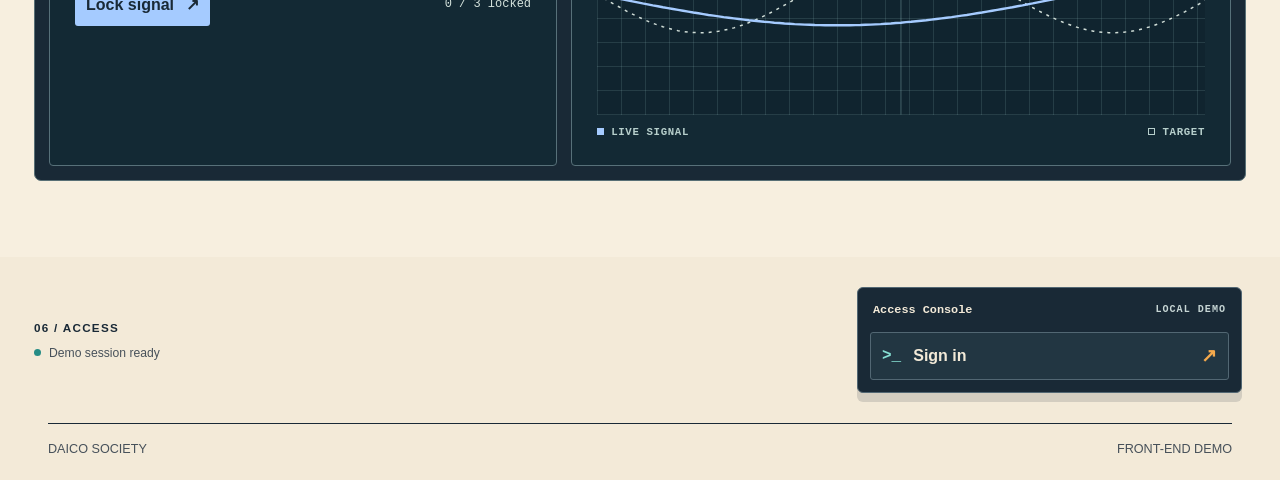
==== commit 6f653995: "Add files via upload" ====
--- a/index.html
+++ b/index.html
@@ -23,8 +23,11 @@
 </div>
 <header class="shell nav">
   <a href="./" class="brand" aria-label="DAICO Society home" dir="ltr"><img src="./mark.svg" width="34" height="34" alt=""><span>DAICO <small>SOCIETY</small></span></a>
-  <button class="quiet" id="sign-out" type="button" hidden>Sign out <span aria-hidden="true">↗</span></button>
-  <button class="quiet" id="replay" type="button"><span aria-hidden="true">↺</span> Replay intro</button>
+  <div class="nav-actions">
+    <button class="quiet" id="motion-toggle" type="button" hidden>Enable motion</button>
+    <button class="quiet" id="sign-out" type="button" hidden>Sign out <span aria-hidden="true">↗</span></button>
+    <button class="quiet" id="replay" type="button"><span aria-hidden="true">↺</span> Replay intro</button>
+  </div>
 </header>
 <main id="main" class="shell" tabindex="-1">
   <div id="landing">
@@ -52,7 +55,7 @@
         <div class="signal-hud"><span>DAICO / SIGNAL</span><span id="signal-progress">000%</span></div>
         <svg viewBox="0 0 640 600" focusable="false">
           <defs>
-            <linearGradient id="signal-gradient" x2="1" y2="1"><stop stop-color="var(--signal-tint, #6bdacc)"/><stop offset=".54" stop-color="#8edacf"/><stop offset="1" stop-color="#f4a94c"/></linearGradient>
+            <linearGradient id="signal-gradient" x2="1" y2="1"><stop stop-color="var(--signal-tint)"/><stop offset=".54" stop-color="var(--core-glow)"/><stop offset="1" stop-color="var(--core-channel)"/></linearGradient>
             <filter id="signal-glow" x="-50%" y="-50%" width="200%" height="200%"><feGaussianBlur stdDeviation="14"/></filter>
             <path id="signal-path" pathLength="1" d="M-30 519C152 569 423 497 494 382S416 209 279 246 73 382 126 425 415 411 485 253 451 83 556 24 623 26 690-16"/>
           </defs>
--- a/style.css
+++ b/style.css
@@ -1,6 +1,14 @@
 
 :root {
   --paper: #f3ead8;
+  --core-channel: #65c4b4;
+  --core-side: #327871;
+  --core-back: #286360;
+  --core-top: #8bd6c7;
+  --core-deep: #183d40;
+  --core-glow: #adf0df;
+  --signal-tint: #6bdacc;
+  --signal-backdrop: #20474e;
   --ink: #192936;
   --ink-light: #47515a;
   --line: #a89f8c;
@@ -24,6 +32,7 @@
 .skip-link { position: fixed; z-index: 20; top: 10px; inset-inline-start: 12px; padding: 10px; background: var(--ink); color: var(--paper); transform: translateY(-150%); }
 .skip-link:focus { transform: none; }
 .nav, .footer { display: flex; align-items: center; justify-content: space-between; gap: 15px; }
+.nav-actions { display: flex; flex-wrap: wrap; justify-content: flex-end; gap: 2px 14px; }
 .nav { min-height: 76px; border-bottom: 1px solid var(--ink); }
 .brand { display: flex; align-items: center; gap: 8px; font: 900 1.25rem/.95 Arial, sans-serif; letter-spacing: -.045em; }
 .brand img { background: var(--ink); padding: 4px; }
@@ -151,7 +160,9 @@
   .access-console { width: 100%; }
 }
 @media (prefers-reduced-motion: reduce) {
-  *, *::before, *::after { animation: none !important; transition: none !important; }
+  :root:not([data-motion="on"]) *,
+  :root:not([data-motion="on"]) *::before,
+  :root:not([data-motion="on"]) *::after { animation: none !important; transition: none !important; }
 }
 
 .dashboard { padding: clamp(28px, 5vw, 66px) 0 50px; min-height: 68vh; }
@@ -269,7 +280,7 @@
   min-height: 800px;
   padding-inline: max(34px, calc((100% - 1220px) / 2));
   color: var(--paper);
-  background: radial-gradient(ellipse at 30% 46%, #20474e, #101d27 63%);
+  background: radial-gradient(ellipse at 30% 46%, var(--signal-backdrop), #101d27 63%);
 }
 .signal-visual {
   position: sticky;
@@ -287,7 +298,7 @@
   justify-content: space-between;
   gap: 15px;
   padding: 0 12px;
-  color: #9eddd4;
+  color: var(--core-glow);
   font: 700 .71rem/1.4 var(--mono);
   letter-spacing: .12em;
 }
@@ -303,7 +314,8 @@
   border-bottom: 1px solid #9eddd44a;
 }
 .signal-scene:last-child { border-bottom: 0; }
-.signal-scene .scene-label { color: #a1e2d7; }
+.signal-scene .scene-label { color: var(--core-glow); }
+.signal-scene .scene-label > span { background: var(--signal-tint); }
 .signal-scene h2 { margin: 15px 0 0; font: 800 clamp(2.5rem, 5.4vw, 5rem)/.98 Arial, sans-serif; letter-spacing: -.055em; }
 .signal-scene > p:not(.scene-label) { max-width: 32ch; margin: 17px 0 0; color: #d3e0db; line-height: 1.65; }
 .signal-link { margin-top: 21px; }
@@ -318,7 +330,7 @@
     height: 34svh;
     min-height: 155px;
     padding: 12px 0 0;
-    background: linear-gradient(#142a33 76%, #142a3300);
+    background: linear-gradient(var(--signal-backdrop) 76%, transparent);
   }
   .signal-visual svg { max-height: calc(34svh - 44px); overflow: hidden; }
   .signal-hud { padding: 0 3px; }
@@ -326,9 +338,9 @@
   #landing .entry { width: calc(100% - 40px); }
 }
 @media (prefers-reduced-motion: reduce) {
-  .signal-visual { position: static; }
-  .signal-strands { stroke-dashoffset: 0; }
-  #signal-progress { visibility: hidden; }
+  :root:not([data-motion="on"]) .signal-visual { position: relative; top: auto; }
+  :root:not([data-motion="on"]) .signal-strands { stroke-dashoffset: 0; }
+  :root:not([data-motion="on"]) #signal-progress { visibility: hidden; }
 }
 
 /* The same six-sided module carries through the landing, console and workspace. */
@@ -362,12 +374,12 @@
   box-shadow: inset 0 0 0 max(1px, calc(var(--core-size) * .019)) #a2e1d04d;
   backface-visibility: hidden;
 }
-.core-front { transform: translateZ(calc(var(--core-size) / 2)); background: var(--core-channel, #65c4b4); }
-.core-back { transform: rotateY(180deg) translateZ(calc(var(--core-size) / 2)); background: #245c61; }
-.core-left { transform: rotateY(-90deg) translateZ(calc(var(--core-size) / 2)); background: var(--core-side, #327871); }
-.core-right { transform: rotateY(90deg) translateZ(calc(var(--core-size) / 2)); background: var(--core-side, #265a60); }
-.core-top { transform: rotateX(90deg) translateZ(calc(var(--core-size) / 2)); background: var(--core-top, #8bd6c7); }
-.core-bottom { transform: rotateX(-90deg) translateZ(calc(var(--core-size) / 2)); background: #183d4a; }
+.core-front { transform: translateZ(calc(var(--core-size) / 2)); background: var(--core-channel); }
+.core-back { transform: rotateY(180deg) translateZ(calc(var(--core-size) / 2)); background: var(--core-back); }
+.core-left { transform: rotateY(-90deg) translateZ(calc(var(--core-size) / 2)); background: var(--core-side); }
+.core-right { transform: rotateY(90deg) translateZ(calc(var(--core-size) / 2)); background: var(--core-side); }
+.core-top { transform: rotateX(90deg) translateZ(calc(var(--core-size) / 2)); background: var(--core-top); }
+.core-bottom { transform: rotateX(-90deg) translateZ(calc(var(--core-size) / 2)); background: var(--core-deep); }
 .core-visor {
   display: grid;
   place-content: center;
@@ -384,13 +396,13 @@
 .core-mouth { width: 30%; aspect-ratio: 2.4; margin: 0 auto; border: max(1px, calc(var(--core-size) * .012)) solid var(--paper); border-top: 0; border-radius: 0 0 50% 50%; }
 .core-front-detail { position: absolute; bottom: 10%; display: flex; gap: calc(var(--core-size) * .027); }
 .core-front-detail i { width: calc(var(--core-size) * .029); aspect-ratio: 1; border-radius: 50%; background: #17353e; }
-.core-front-detail i:last-child { background: #a92346; }
-.core-backplate { width: 65%; aspect-ratio: 1; border: max(1px, calc(var(--core-size) * .015)) solid #70c7b9; background: repeating-linear-gradient(90deg, transparent 0 14%, #102630 14% 22%); }
-.core-port { width: 47%; aspect-ratio: 1; border: max(1px, calc(var(--core-size) * .034)) solid #16303b; border-radius: 50%; background: radial-gradient(circle, #1e3a42 0 26%, #f4a94c 28% 49%, #a85733 52%); }
-.core-vents { width: 62%; height: 39%; background: repeating-linear-gradient(90deg, #193841 0 8%, transparent 8% 20%); transform: skewX(-10deg); }
+.core-front-detail i:last-child { background: var(--core-glow); }
+.core-backplate { width: 65%; aspect-ratio: 1; border: max(1px, calc(var(--core-size) * .015)) solid var(--core-top); background: repeating-linear-gradient(90deg, transparent 0 14%, var(--core-deep) 14% 22%); }
+.core-port { width: 47%; aspect-ratio: 1; border: max(1px, calc(var(--core-size) * .034)) solid #16303b; border-radius: 50%; background: radial-gradient(circle, var(--core-deep) 0 26%, var(--core-top) 28% 49%, var(--core-back) 52%); }
+.core-vents { width: 62%; height: 39%; background: repeating-linear-gradient(90deg, var(--core-deep) 0 8%, transparent 8% 20%); transform: skewX(-10deg); }
 
 .hero { background: radial-gradient(ellipse at 72% 36%, #c93755, #a92746 52%, #721b33); }
-.hero-core { width: min(100%, 500px); aspect-ratio: 1.15; justify-self: center; }
+.hero-core { touch-action: pan-y pinch-zoom; width: min(100%, 500px); aspect-ratio: 1.15; justify-self: center; }
 .core-radar {
   position: absolute;
   inset: 5% 10%;
@@ -440,19 +452,46 @@
   .dash-core { --core-size: 39px; justify-self: start; min-height: 60px; padding-left: 10px; }
 }
 @media (prefers-reduced-motion: reduce) {
-  .hero-core, .signal-core { --core-x: -11deg; --core-y: -24deg; --core-rise: 0px; --eye-x: 0px; }
+  :root:not([data-motion="on"]) :is(.hero-core, .signal-core) { --core-x: -11deg; --core-y: -24deg; --core-rise: 0px; --eye-x: 0px; }
 }
 
 #login[open] .core-assembly, .dashboard:not([hidden]) .dash-core .core-assembly {
   animation: core-arrive .52s cubic-bezier(.24,.8,.3,1) both;
 }
 @media (prefers-reduced-motion: reduce) {
-  .hero-core .core-object, .signal-core .core-object { transform: rotateX(-11deg) rotateY(-24deg); }
-}
-
-:root[data-active-signal="ai"], .lab[data-channel="ai"] { --core-channel: #619fff; --core-side: #244784; --core-top: #96beff; --core-glow: #a5cbff; --signal-tint: #79b5ff; }
-:root[data-active-signal="data"], .lab[data-channel="data"] { --core-channel: #f7d354; --core-side: #976922; --core-top: #ffe797; --core-glow: #ffe580; --signal-tint: #f4d46a; }
-:root[data-active-signal="connect"], .lab[data-channel="connect"] { --core-channel: #e96c85; --core-side: #8a3a59; --core-top: #ffa6bb; --core-glow: #ffb6c7; --signal-tint: #ee8ba0; }
+  :root:not([data-motion="on"]) :is(.hero-core, .signal-core) .core-object { transform: rotateX(-11deg) rotateY(-24deg); }
+}
+
+:root[data-active-signal="ai"], .lab[data-channel="ai"] {
+  --core-channel: #619fff;
+  --core-side: #244784;
+  --core-back: #355b9c;
+  --core-top: #96beff;
+  --core-deep: #1b315a;
+  --core-glow: #a5cbff;
+  --signal-tint: #79b5ff;
+  --signal-backdrop: #1d3458;
+}
+:root[data-active-signal="data"], .lab[data-channel="data"] {
+  --core-channel: #f7d354;
+  --core-side: #976922;
+  --core-back: #a97f30;
+  --core-top: #ffe797;
+  --core-deep: #584117;
+  --core-glow: #ffe580;
+  --signal-tint: #f4d46a;
+  --signal-backdrop: #43391f;
+}
+:root[data-active-signal="connect"], .lab[data-channel="connect"] {
+  --core-channel: #e96c85;
+  --core-side: #8a3a59;
+  --core-back: #a44967;
+  --core-top: #ffa6bb;
+  --core-deep: #55273d;
+  --core-glow: #ffb6c7;
+  --signal-tint: #ee8ba0;
+  --signal-backdrop: #492538;
+}
 
 .hero-lab { background: var(--paper); color: var(--ink); border-color: var(--paper); }
 .hero-lab:hover { background: var(--orange); border-color: var(--orange); }
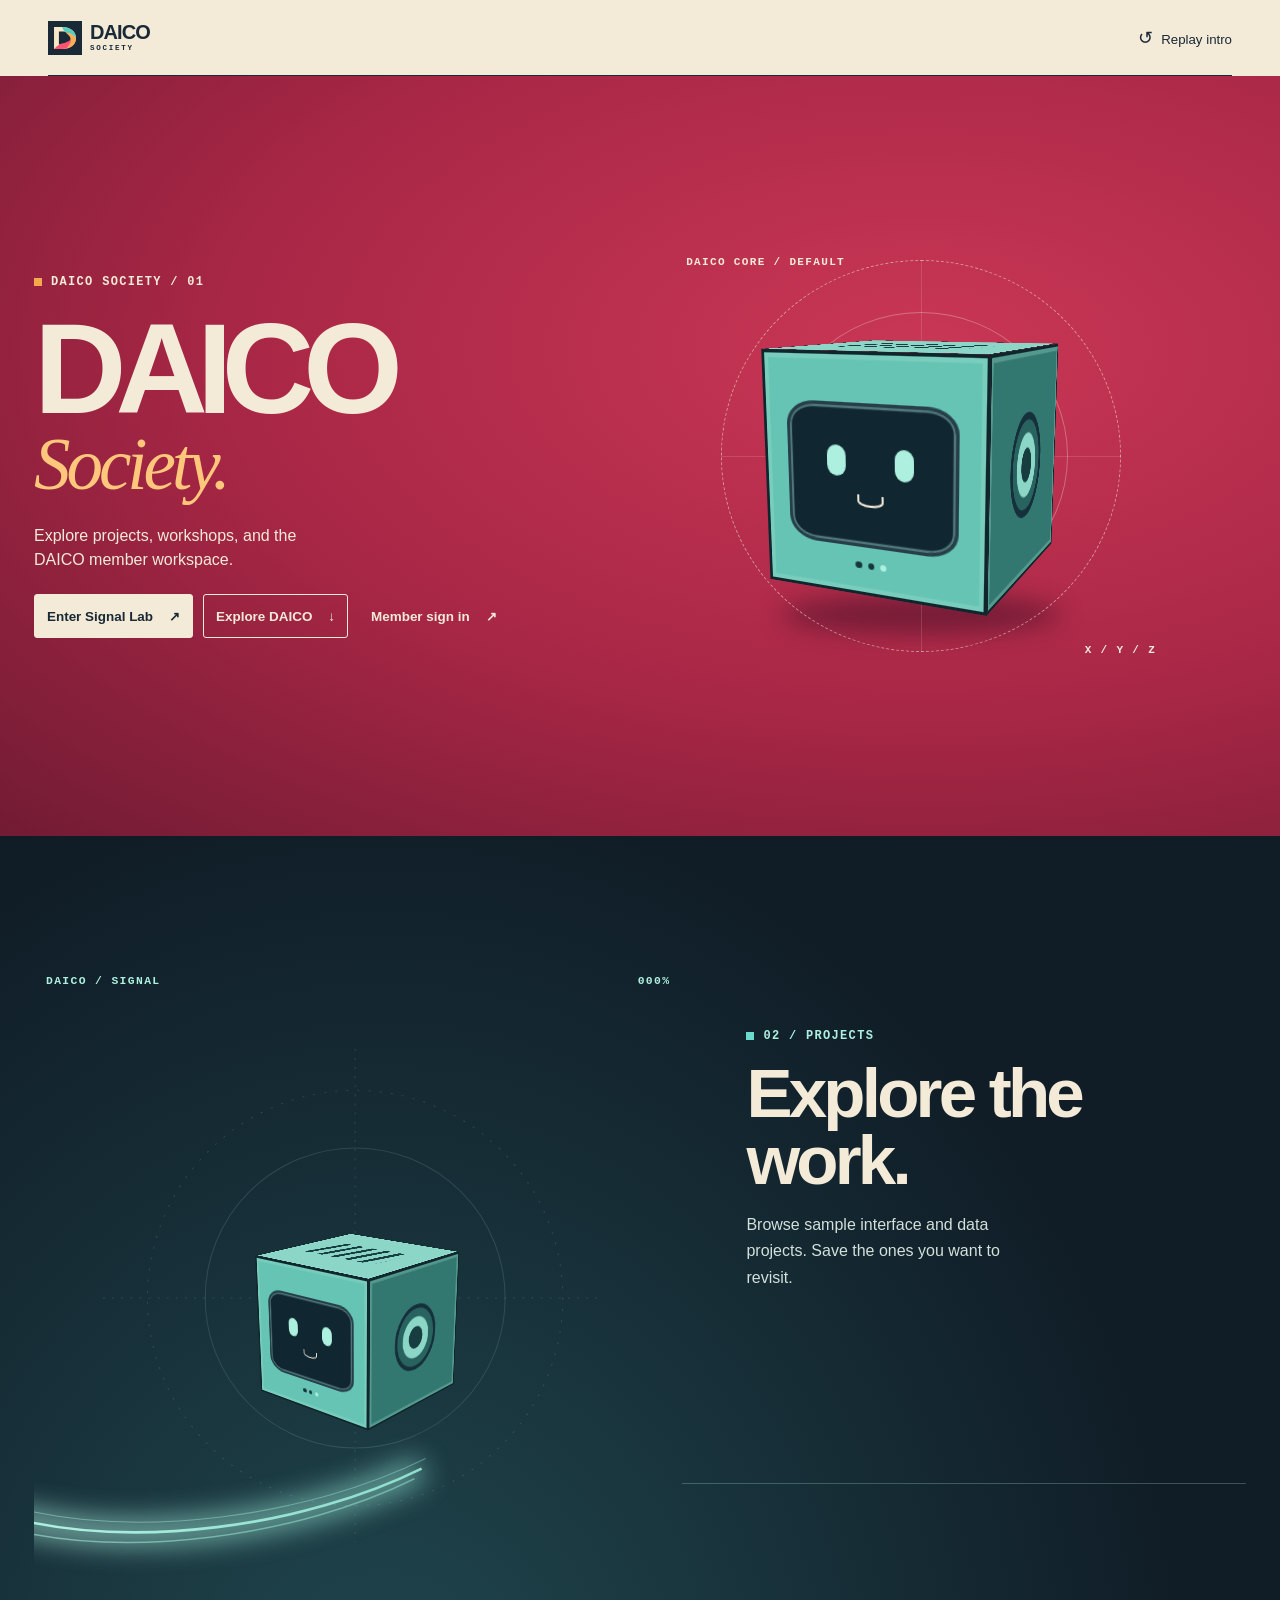
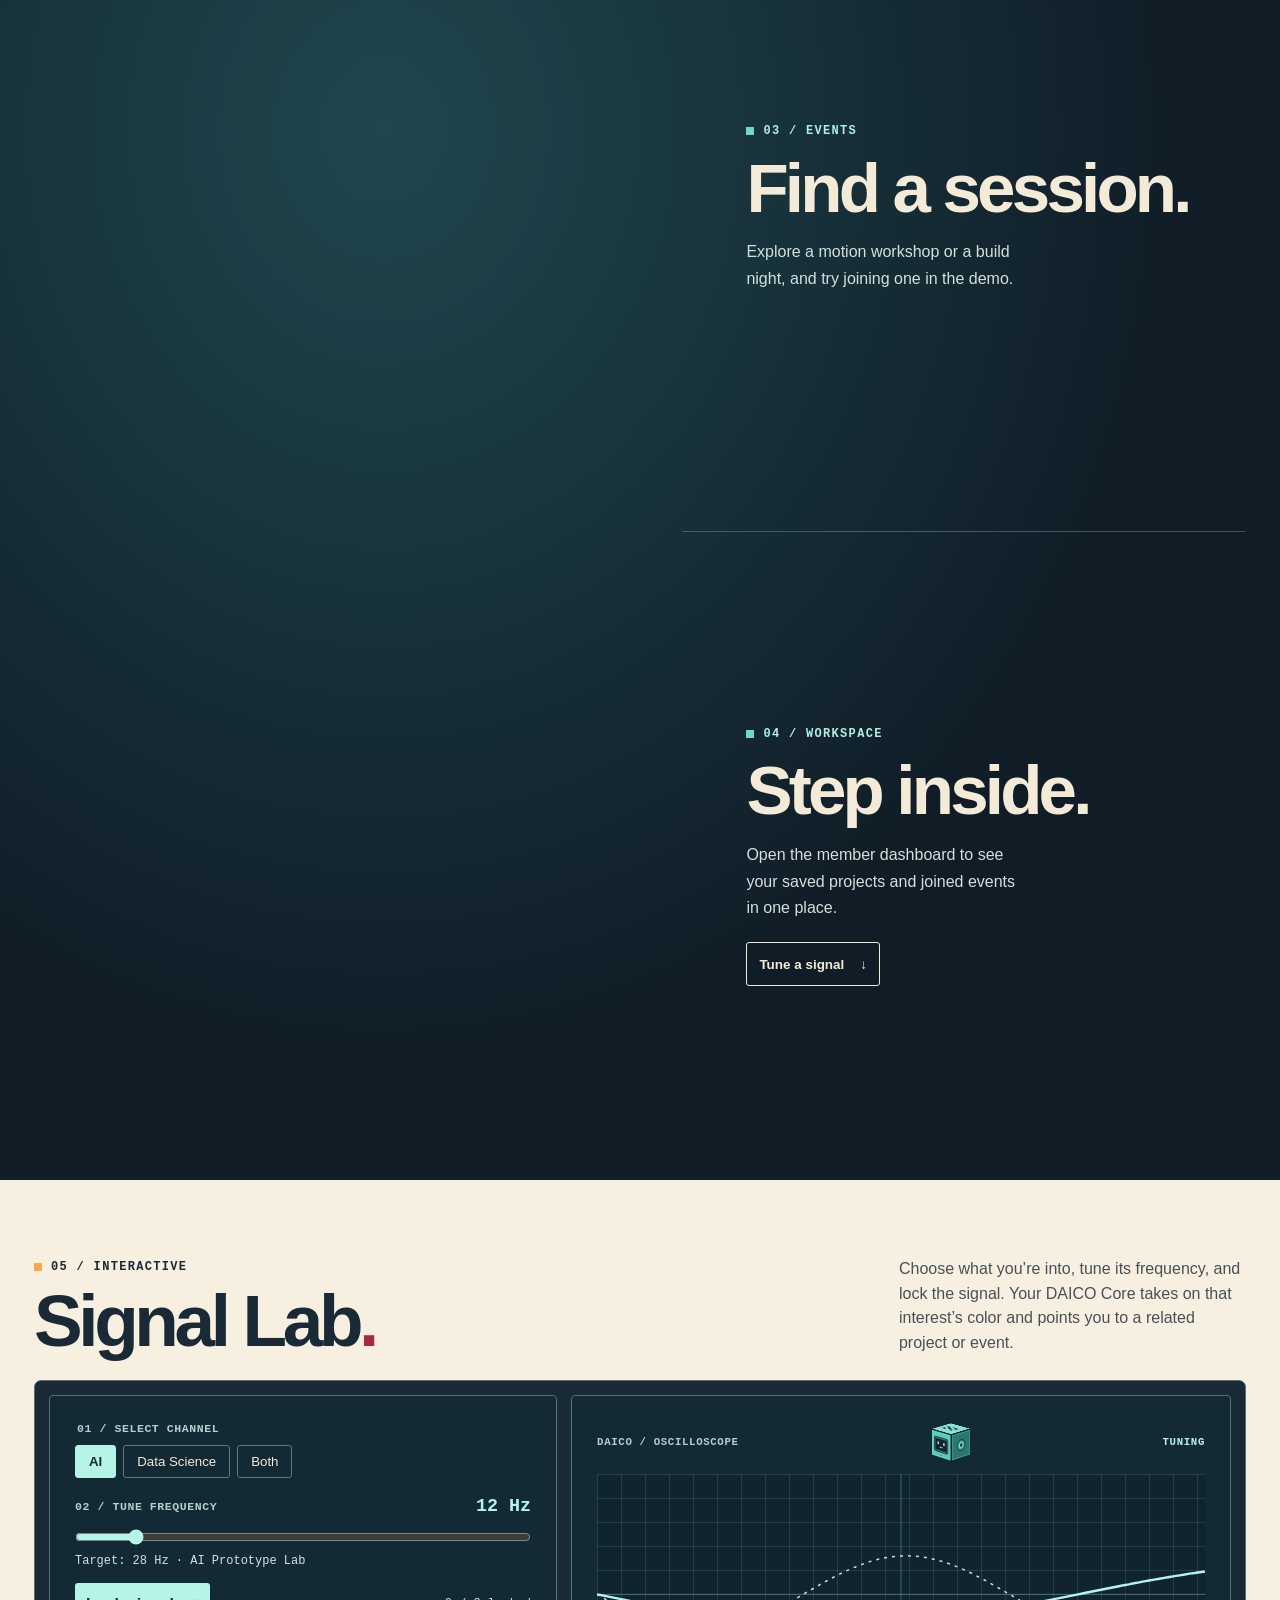
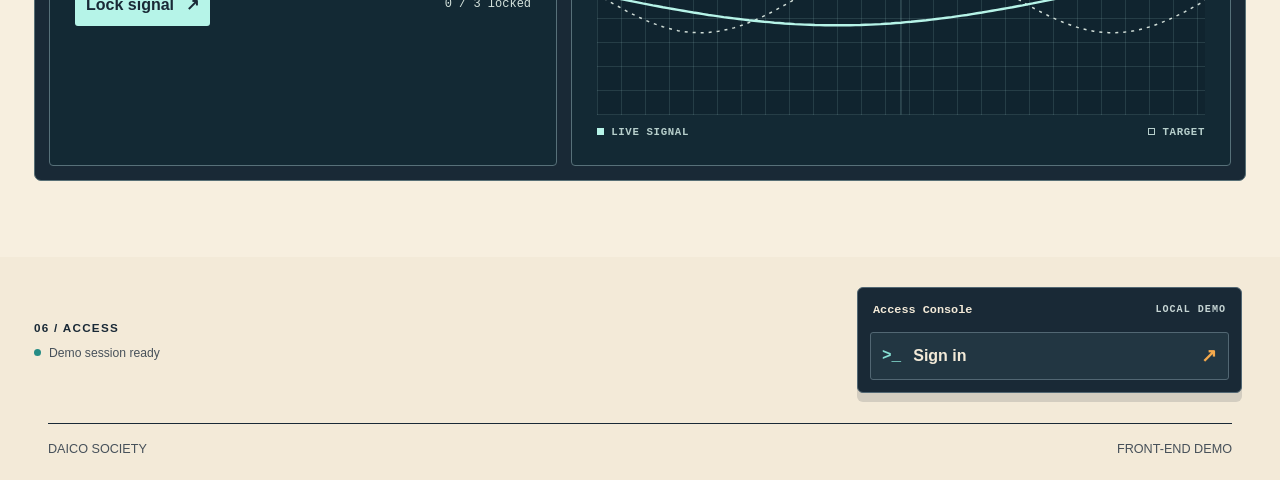
==== commit 75e709d0: "Add files via upload" ====
--- a/index.html
+++ b/index.html
@@ -106,7 +106,7 @@
               <legend>01 / SELECT CHANNEL</legend>
               <label><input type="radio" name="signal-channel" value="ai" checked><span>AI</span></label>
               <label><input type="radio" name="signal-channel" value="data"><span>Data Science</span></label>
-              <label><input type="radio" name="signal-channel" value="connect"><span>Community</span></label>
+              <label><input type="radio" name="signal-channel" value="both"><span>Both</span></label>
             </fieldset>
             <div class="lab-readout">
               <label for="frequency">02 / TUNE FREQUENCY</label>
@@ -185,7 +185,7 @@
     </section>
 
     <section class="dash-panel" id="projects" aria-labelledby="projects-title" hidden>
-      <h2 id="projects-title">Projects</h2>
+      <h2 id="projects-title" tabindex="-1">Projects</h2>
       <div class="dash-grid dash-grid-two">
         <article class="dash-card"><p class="dash-kicker">PROJECT 01 / WEB</p><h3>Interface Lab</h3><p>Build and share reusable interface components.</p><button class="dash-action" type="button" data-selection="project" data-choice-id="interface-lab" aria-label="Save project: Interface Lab" aria-pressed="false">Save project</button></article>
         <article class="dash-card" id="data-playground"><p class="dash-kicker">PROJECT 02 / DATA</p><h3 tabindex="-1">Data Playground</h3><p>Explore a sample dataset and turn it into a visual story.</p><button class="dash-action" type="button" data-selection="project" data-choice-id="data-playground" aria-label="Save project: Data Playground" aria-pressed="false">Save project</button></article>
@@ -214,9 +214,9 @@
           <p class="dash-kicker">02 / 54 HZ</p><h3>Data Science</h3><p>Data Playground</p><span class="signal-log-state">Not locked</span>
           <button class="interest-shortcut" type="button" data-signal-destination="data-playground" hidden>Open Data Playground <span aria-hidden="true">↗</span></button>
         </article>
-        <article class="dash-card signal-log" data-signal-log="connect">
-          <p class="dash-kicker">03 / 79 HZ</p><h3>Community</h3><p>Build Night</p><span class="signal-log-state">Not locked</span>
-          <button class="interest-shortcut" type="button" data-signal-destination="build-night" hidden>Open Build Night <span aria-hidden="true">↗</span></button>
+        <article class="dash-card signal-log" data-signal-log="both">
+          <p class="dash-kicker">03 / 79 HZ</p><h3>Both</h3><p>AI &amp; Data Science projects</p><span class="signal-log-state">Not locked</span>
+          <button class="interest-shortcut" type="button" data-signal-destination="projects" hidden>Open AI &amp; Data Science projects <span aria-hidden="true">↗</span></button>
         </article>
       </div>
     </section>
--- a/style.css
+++ b/style.css
@@ -463,34 +463,34 @@
 }
 
 :root[data-active-signal="ai"], .lab[data-channel="ai"] {
-  --core-channel: #619fff;
-  --core-side: #244784;
-  --core-back: #355b9c;
-  --core-top: #96beff;
-  --core-deep: #1b315a;
-  --core-glow: #a5cbff;
-  --signal-tint: #79b5ff;
-  --signal-backdrop: #1d3458;
+  --core-channel: #57cebd;
+  --core-side: #297970;
+  --core-back: #36938a;
+  --core-top: #89e1d2;
+  --core-deep: #184943;
+  --core-glow: #b6f4e8;
+  --signal-tint: #78dccc;
+  --signal-backdrop: #1b3e3c;
 }
 :root[data-active-signal="data"], .lab[data-channel="data"] {
-  --core-channel: #f7d354;
-  --core-side: #976922;
-  --core-back: #a97f30;
-  --core-top: #ffe797;
-  --core-deep: #584117;
-  --core-glow: #ffe580;
-  --signal-tint: #f4d46a;
-  --signal-backdrop: #43391f;
-}
-:root[data-active-signal="connect"], .lab[data-channel="connect"] {
-  --core-channel: #e96c85;
-  --core-side: #8a3a59;
-  --core-back: #a44967;
-  --core-top: #ffa6bb;
-  --core-deep: #55273d;
-  --core-glow: #ffb6c7;
-  --signal-tint: #ee8ba0;
-  --signal-backdrop: #492538;
+  --core-channel: #ffad55;
+  --core-side: #a3632c;
+  --core-back: #b8793e;
+  --core-top: #ffc78d;
+  --core-deep: #623d21;
+  --core-glow: #ffd9ad;
+  --signal-tint: #ffbf7c;
+  --signal-backdrop: #473222;
+}
+:root[data-active-signal="both"], .lab[data-channel="both"] {
+  --core-channel: #f7e8ca;
+  --core-side: #9c8664;
+  --core-back: #b6a07f;
+  --core-top: #fff1d9;
+  --core-deep: #625138;
+  --core-glow: #fff4df;
+  --signal-tint: #efd8ac;
+  --signal-backdrop: #40392d;
 }
 
 .hero-lab { background: var(--paper); color: var(--ink); border-color: var(--paper); }
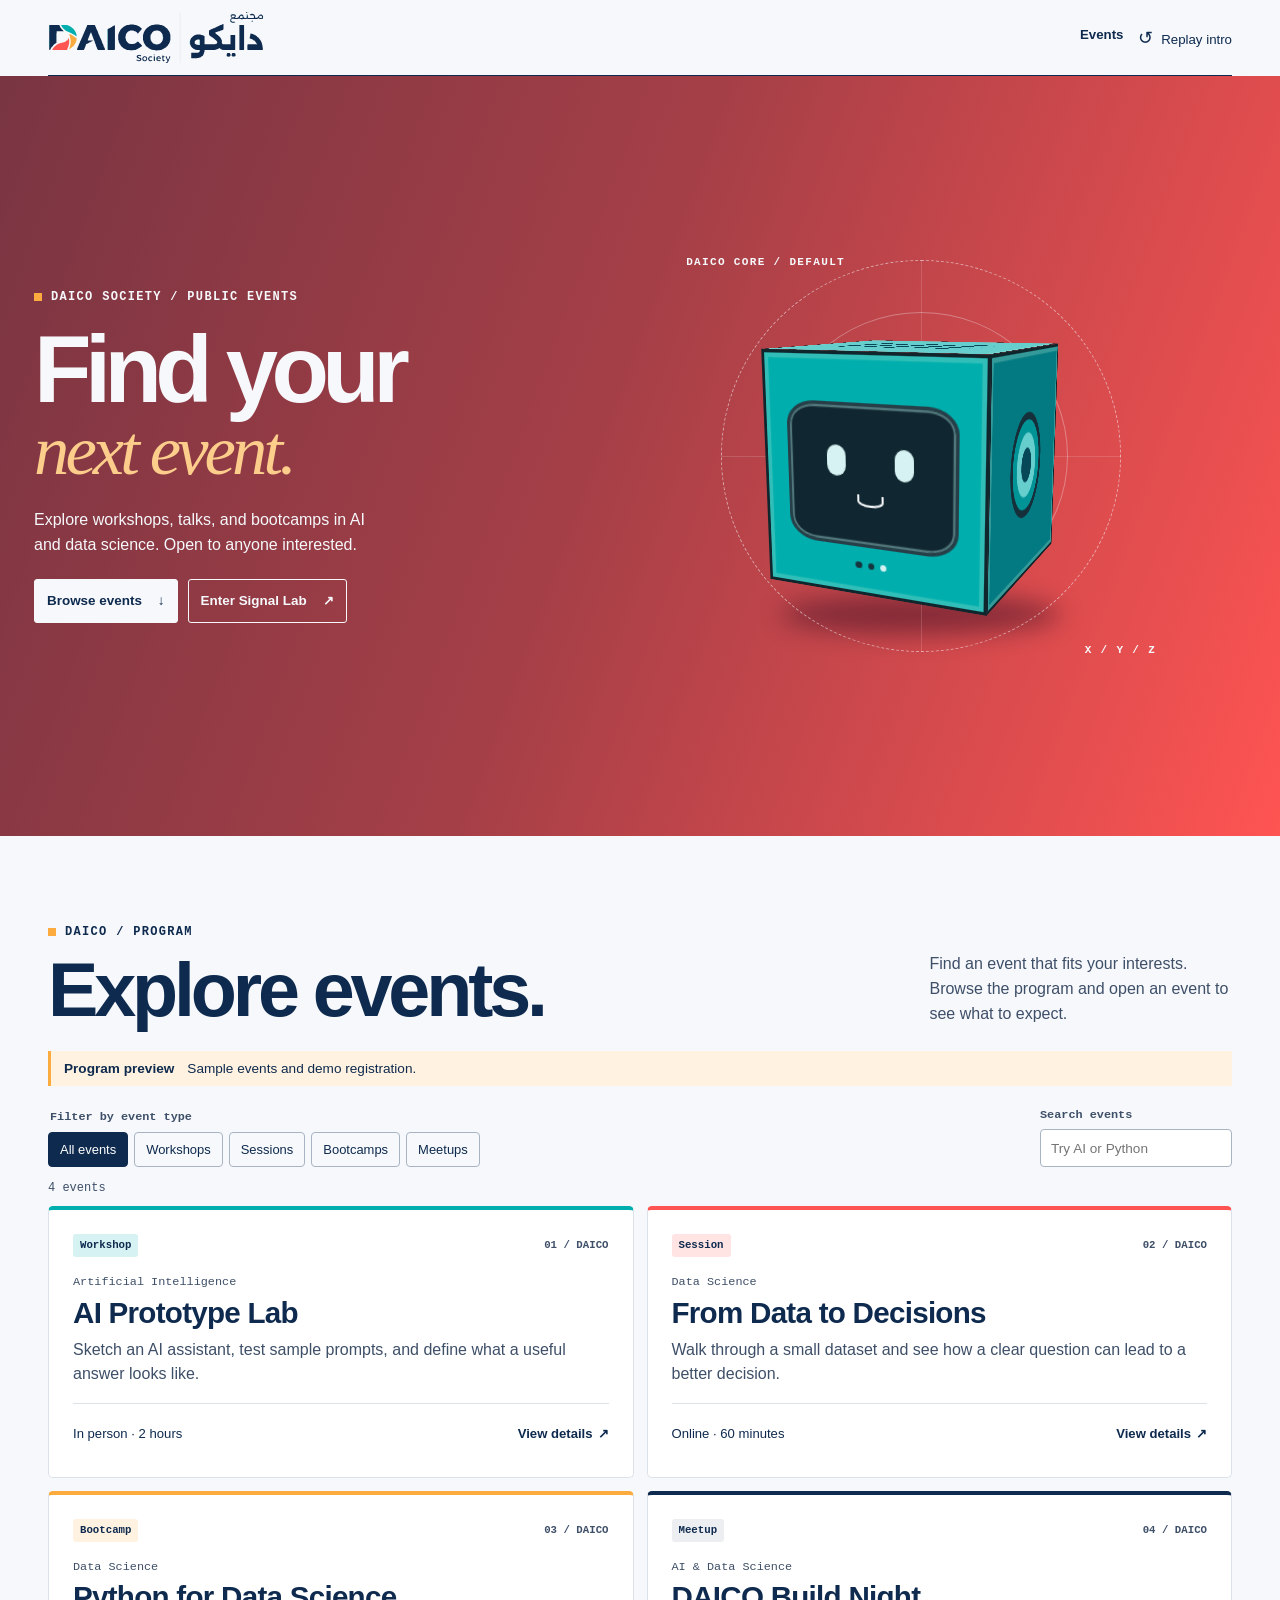
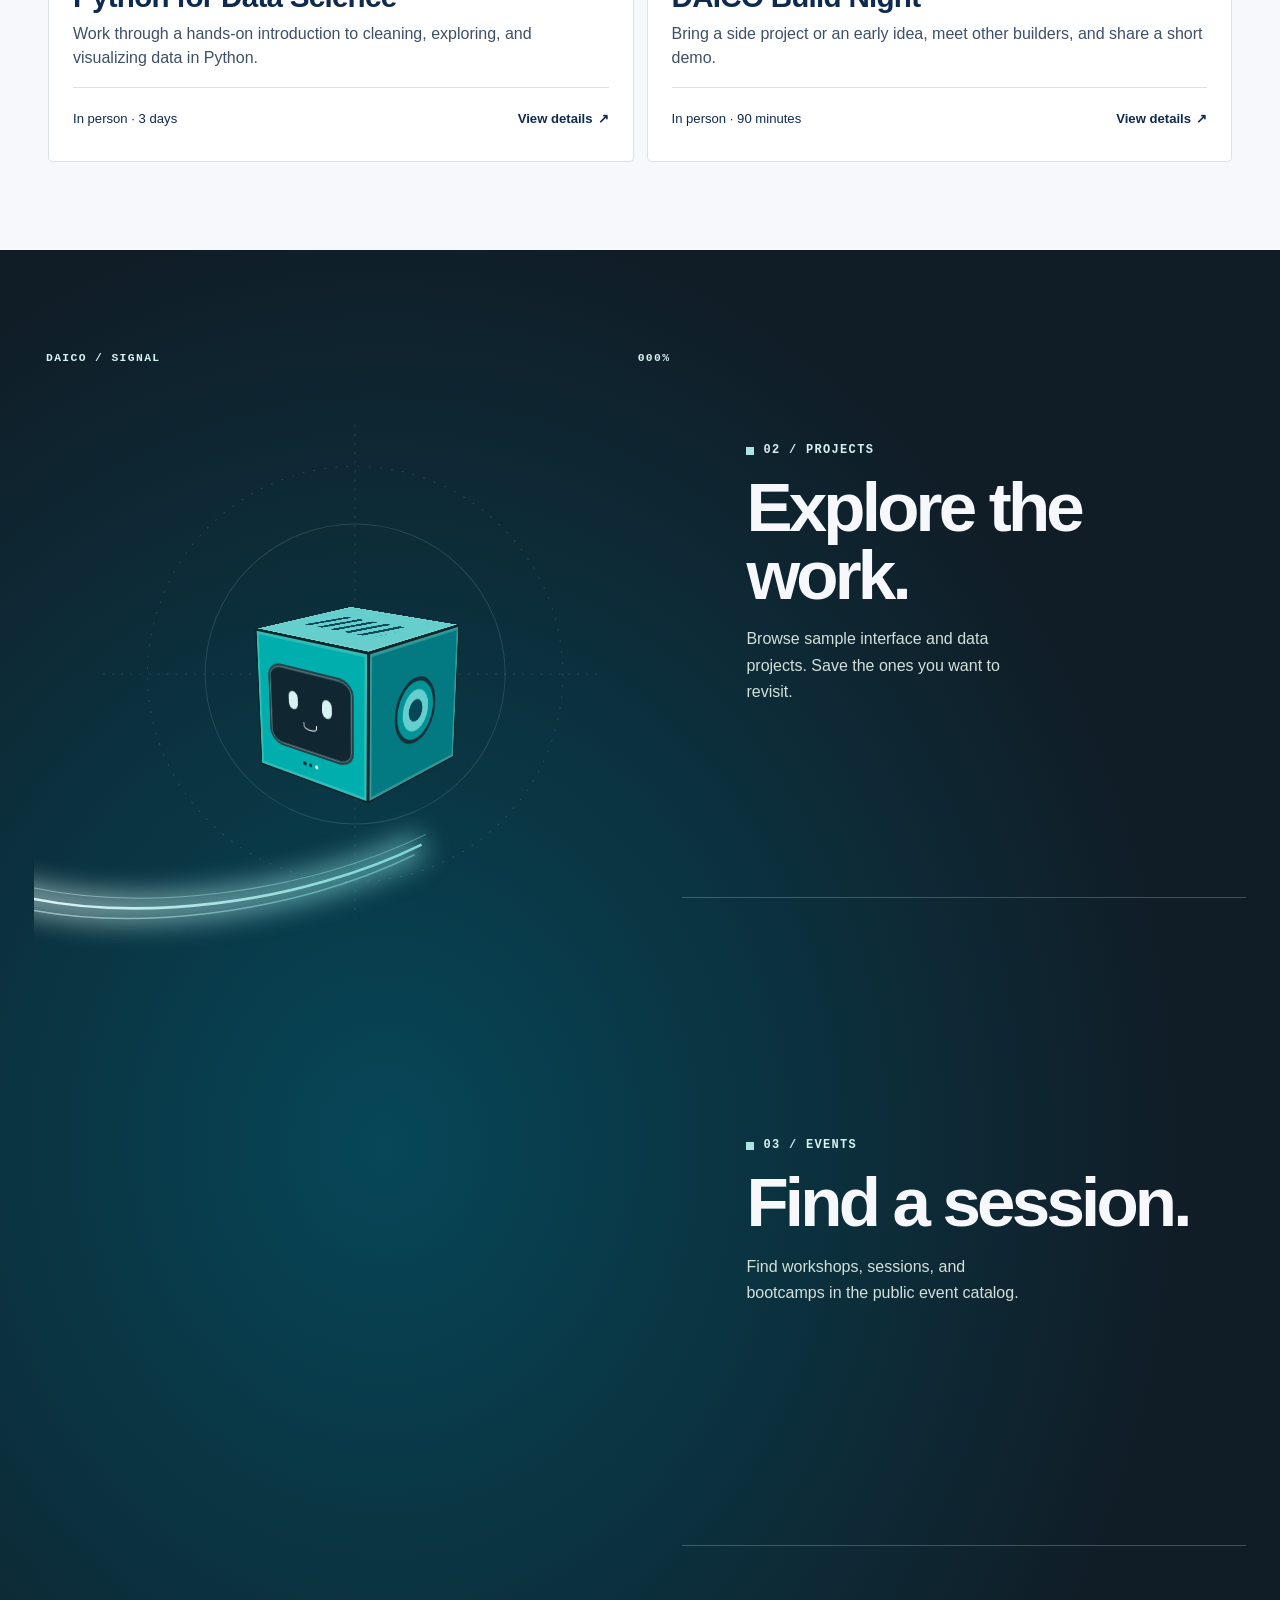
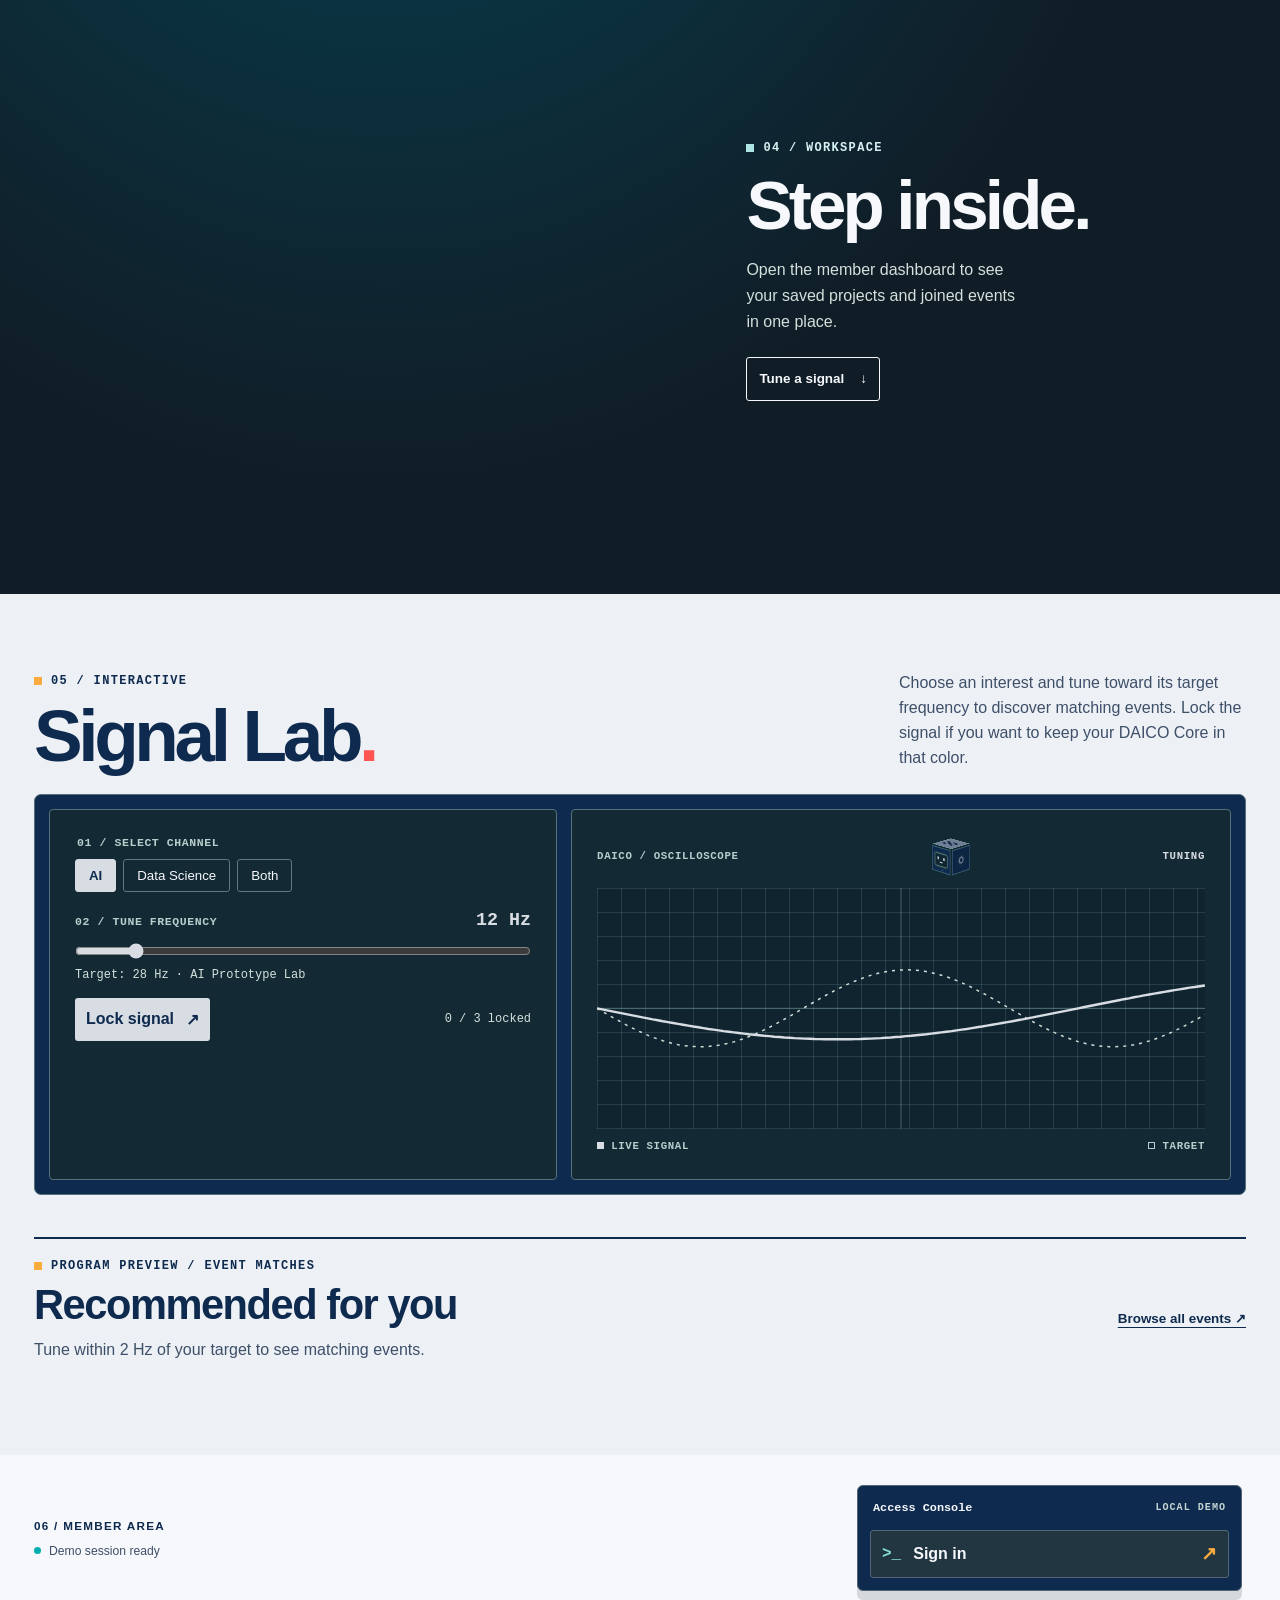
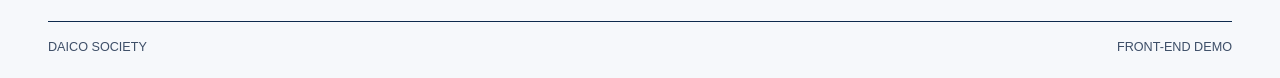
==== commit 162d59e2: "Add files via upload" ====
--- a/index.html
+++ b/index.html
@@ -4,13 +4,14 @@
 <meta charset="utf-8">
 <meta name="viewport" content="width=device-width, initial-scale=1">
 <meta name="theme-color" content="#f4eee2">
-<meta name="description" content="The DAICO Society landing page and interactive demo dashboard.">
-<title>DAICO Society</title>
+<meta name="description" content="Explore workshops, sessions, bootcamps, and meetups from DAICO Society.">
+<title>DAICO Society Events</title>
 <link rel="icon" href="./mark.svg" type="image/svg+xml">
 <link rel="stylesheet" href="./style.css">
 <script src="./app.js" defer></script>
 <script src="./motion.js" defer></script>
 <script src="./lab.js" defer></script>
+<script src="./events.js" defer></script>
 </head>
 <body>
 <a class="skip-link" href="#main">Skip to content</a>
@@ -21,25 +22,27 @@
   </div>
   <button class="intro-skip" id="skip-intro" type="button">Skip intro <span aria-hidden="true">→</span></button>
 </div>
-<header class="shell nav">
-  <a href="./" class="brand" aria-label="DAICO Society home" dir="ltr"><img src="./mark.svg" width="34" height="34" alt=""><span>DAICO <small>SOCIETY</small></span></a>
-  <div class="nav-actions">
-    <button class="quiet" id="motion-toggle" type="button" hidden>Enable motion</button>
-    <button class="quiet" id="sign-out" type="button" hidden>Sign out <span aria-hidden="true">↗</span></button>
-    <button class="quiet" id="replay" type="button"><span aria-hidden="true">↺</span> Replay intro</button>
+<header class="site-header">
+  <div class="shell nav">
+    <a href="./" class="brand" aria-label="DAICO Society home"><img src="./daico-wordmark.svg" alt=""></a>
+    <div class="nav-actions">
+      <a class="quiet public-events-link" href="#public-events">Events</a>
+      <button class="quiet" id="motion-toggle" type="button" hidden>Enable motion</button>
+      <button class="quiet" id="sign-out" type="button" hidden>Sign out <span aria-hidden="true">↗</span></button>
+      <button class="quiet" id="replay" type="button"><span aria-hidden="true">↺</span> Replay intro</button>
+    </div>
   </div>
 </header>
 <main id="main" class="shell" tabindex="-1">
   <div id="landing">
     <section class="hero" id="hero" aria-labelledby="hero-title">
       <div class="hero-copy">
-        <p class="scene-label"><span></span> DAICO SOCIETY / 01</p>
-        <h1 id="hero-title">DAICO<span>Society.</span></h1>
-        <p class="hero-description">Explore projects, workshops, and the DAICO member workspace.</p>
+        <p class="scene-label"><span></span> DAICO SOCIETY / PUBLIC EVENTS</p>
+        <h1 id="hero-title">Find your<span>next event.</span></h1>
+        <p class="hero-description">Explore workshops, talks, and bootcamps in AI and data science. Open to anyone interested.</p>
         <div class="hero-actions">
-          <a class="hero-link hero-lab" href="#signal-lab">Enter Signal Lab <span aria-hidden="true">↗</span></a>
-          <a class="hero-link" href="#signal">Explore DAICO <span aria-hidden="true">↓</span></a>
-          <button class="hero-link hero-login" type="button" data-open-login aria-haspopup="dialog" aria-controls="login">Member sign in <span aria-hidden="true">↗</span></button>
+          <a class="hero-link hero-lab" href="#public-events">Browse events <span aria-hidden="true">↓</span></a>
+          <a class="hero-link" href="#signal-lab">Enter Signal Lab <span aria-hidden="true">↗</span></a>
         </div>
       </div>
       <div class="core-stage hero-core" aria-hidden="true">
@@ -48,6 +51,31 @@
         <div class="core-mesh" data-core></div>
         <span class="core-index core-axis">X / Y / Z</span>
       </div>
+    </section>
+
+    <section class="public-events shell" id="public-events" aria-labelledby="public-events-title">
+      <header class="events-heading">
+        <div>
+          <p class="scene-label"><span></span> DAICO / PROGRAM</p>
+          <h2 id="public-events-title" tabindex="-1">Explore events.</h2>
+        </div>
+        <p>Find an event that fits your interests. Browse the program and open an event to see what to expect.</p>
+      </header>
+      <div class="program-notice"><strong>Program preview</strong><span>Sample events and demo registration.</span></div>
+      <div class="event-controls">
+        <fieldset class="event-filters">
+          <legend>Filter by event type</legend>
+          <label><input type="radio" name="event-type" value="all" checked><span>All events</span></label>
+          <label><input type="radio" name="event-type" value="workshop"><span>Workshops</span></label>
+          <label><input type="radio" name="event-type" value="session"><span>Sessions</span></label>
+          <label><input type="radio" name="event-type" value="bootcamp"><span>Bootcamps</span></label>
+          <label><input type="radio" name="event-type" value="meetup"><span>Meetups</span></label>
+        </fieldset>
+        <label class="event-search">Search events<input id="event-search" type="search" placeholder="Try AI or Python"></label>
+      </div>
+      <p class="event-result" id="event-result" role="status"></p>
+      <div class="event-grid" id="event-grid"></div>
+      <p class="event-empty" id="event-empty" hidden>No events match your search. Try another keyword or event type.</p>
     </section>
 
     <section class="signal-story" id="signal" aria-label="Explore the DAICO workspace">
@@ -80,7 +108,7 @@
         <article class="signal-scene">
           <p class="scene-label"><span></span> 03 / EVENTS</p>
           <h2>Find a session.</h2>
-          <p>Explore a motion workshop or a build night, and try joining one in the demo.</p>
+          <p>Find workshops, sessions, and bootcamps in the public event catalog.</p>
         </article>
         <article class="signal-scene">
           <p class="scene-label"><span></span> 04 / WORKSPACE</p>
@@ -98,7 +126,7 @@
             <p class="scene-label"><span></span> 05 / INTERACTIVE</p>
             <h2 id="lab-title">Signal Lab<span>.</span></h2>
           </div>
-          <p>Choose what you’re into, tune its frequency, and lock the signal. Your DAICO Core takes on that interest’s color and points you to a related project or event.</p>
+          <p>Choose an interest and tune toward its target frequency to discover matching events. Lock the signal if you want to keep your DAICO Core in that color.</p>
         </header>
         <div class="lab-console">
           <div class="lab-controls">
@@ -119,6 +147,7 @@
               <span id="signal-count">0 / 3 locked</span>
             </div>
             <p class="lab-feedback" id="signal-feedback" role="status"></p>
+            <a class="interest-shortcut lab-shortcut" id="lab-matches-link" href="#signal-recommendations" hidden>See matching events <span aria-hidden="true">↓</span></a>
             <button class="interest-shortcut lab-shortcut" id="lab-recommendation" type="button" data-open-login aria-haspopup="dialog" aria-controls="login" hidden></button>
           </div>
           <div class="lab-scope">
@@ -135,12 +164,23 @@
             <div class="lab-scope-bottom"><span><i></i> LIVE SIGNAL</span><span><i></i> TARGET</span></div>
           </div>
         </div>
+        <section class="signal-recommendations" id="signal-recommendations" aria-labelledby="signal-recommendations-title">
+          <header class="signal-recommendations-heading">
+            <div>
+              <p class="scene-label"><span></span> PROGRAM PREVIEW / EVENT MATCHES</p>
+              <h3 id="signal-recommendations-title" tabindex="-1">Recommended for you</h3>
+            </div>
+            <a href="#public-events">Browse all events <span aria-hidden="true">↗</span></a>
+          </header>
+          <p id="signal-event-summary" class="signal-event-summary" role="status">Tune within 2 Hz of your target to see matching events.</p>
+          <div class="event-grid" id="signal-event-grid"></div>
+        </section>
       </div>
     </section>
 
     <section class="entry" aria-labelledby="access-title">
       <div class="access-info">
-        <h2 id="access-title">06 / ACCESS</h2>
+        <h2 id="access-title">06 / MEMBER AREA</h2>
         <p class="access-status"><span class="status-dot" aria-hidden="true"></span>Demo session ready</p>
       </div>
       <div class="access-console">
@@ -223,6 +263,28 @@
   </section>
 </main>
 <footer class="shell footer"><span>DAICO SOCIETY</span><span>FRONT-END DEMO</span></footer>
+
+<dialog id="event-dialog" class="event-dialog" aria-labelledby="event-dialog-title">
+  <button class="event-close" id="event-close" type="button" aria-label="Close event details">×</button>
+  <div class="event-dialog-content">
+    <p class="scene-label event-dialog-label"><span></span><span id="event-dialog-type"></span></p>
+    <h2 id="event-dialog-title"></h2>
+    <p id="event-dialog-description"></p>
+    <dl class="event-facts">
+      <div><dt>Format</dt><dd id="event-dialog-format"></dd></div>
+      <div><dt>Duration</dt><dd id="event-dialog-duration"></dd></div>
+      <div><dt>Level</dt><dd id="event-dialog-level"></dd></div>
+      <div><dt>Schedule</dt><dd>Sample event · no scheduled date</dd></div>
+    </dl>
+    <h3>What to expect</h3>
+    <ul id="event-dialog-agenda"></ul>
+    <div class="event-register">
+      <p>This is a demo RSVP. Your choice is saved on this device.</p>
+      <button class="event-rsvp" id="event-rsvp" type="button">Try registration</button>
+      <p class="event-rsvp-status" id="event-rsvp-status" role="status"></p>
+    </div>
+  </div>
+</dialog>
 
 <dialog id="login" aria-labelledby="login-title">
   <div class="console-bar dialog-bar">
--- a/style.css
+++ b/style.css
@@ -1,20 +1,18 @@
 
 :root {
-  --paper: #f3ead8;
-  --core-channel: #65c4b4;
-  --core-side: #327871;
-  --core-back: #286360;
-  --core-top: #8bd6c7;
-  --core-deep: #183d40;
-  --core-glow: #adf0df;
-  --signal-tint: #6bdacc;
-  --signal-backdrop: #20474e;
-  --ink: #192936;
-  --ink-light: #47515a;
-  --line: #a89f8c;
-  --turquoise: #258c85;
-  --orange: #f4a94c;
-  --red: #d63858;
+  --paper: #f6f8fb;
+  --brand-navy: #0e2a4e;
+  --brand-yellow: #fcac3f;
+  --brand-turquoise: #00afad;
+  --brand-coral: #fe5452;
+  --header-height: 76px;
+  scroll-padding-top: var(--header-height);
+  --ink: var(--brand-navy);
+  --ink-light: #3e4f68;
+  --line: #a9b4c3;
+  --turquoise: var(--brand-turquoise);
+  --orange: var(--brand-yellow);
+  --red: var(--brand-coral);
   --mono: ui-monospace, 'Courier New', monospace;
   font-family: Tahoma, Arial, sans-serif;
   color: var(--ink);
@@ -33,10 +31,10 @@
 .skip-link:focus { transform: none; }
 .nav, .footer { display: flex; align-items: center; justify-content: space-between; gap: 15px; }
 .nav-actions { display: flex; flex-wrap: wrap; justify-content: flex-end; gap: 2px 14px; }
-.nav { min-height: 76px; border-bottom: 1px solid var(--ink); }
-.brand { display: flex; align-items: center; gap: 8px; font: 900 1.25rem/.95 Arial, sans-serif; letter-spacing: -.045em; }
-.brand img { background: var(--ink); padding: 4px; }
-.brand small { display: block; margin-top: 3px; font: 700 .47rem/1 var(--mono); letter-spacing: .23em; }
+.site-header { position: sticky; top: 0; z-index: 15; background: var(--paper); }
+.nav { min-height: var(--header-height); border-bottom: 1px solid var(--ink); }
+.brand { display: block; flex: 0 1 clamp(142px, 31vw, 216px); min-width: 120px; }
+.brand img { display: block; width: 100%; height: auto; }
 .quiet { border: 0; background: transparent; color: var(--ink); padding: 9px 0; font-size: .83rem; }
 .quiet span { display: inline-block; margin-inline-end: 5px; font-size: 1.15rem; transition: transform .3s; }
 .quiet:hover span { transform: rotate(-45deg); }
@@ -90,14 +88,14 @@
 .console-arrow { color: var(--orange); font-size: 1.16rem; }
 .footer { border-top: 1px solid var(--ink); padding-block: 18px 24px; color: var(--ink-light); font-size: .79rem; }
 .footer [lang="en"] { font: 700 .66rem var(--mono); letter-spacing: .12em; }
-.intro { position: fixed; inset: 0; z-index: 30; display: grid; place-items: center; background: #a92744; color: var(--paper); }
+.intro { position: fixed; inset: 0; z-index: 30; display: grid; place-items: center; background: #793542; color: var(--paper); }
 .intro-brand { max-width: 88vw; text-align: center; }
 .intro-letters { display: flex; justify-content: center; gap: .025em; font: 900 clamp(3.1rem, 19vw, 12rem)/.84 Arial, sans-serif; letter-spacing: -.085em; }
 .intro-letters span { animation: arrive .52s cubic-bezier(.2,.7,.25,1.3) both; }
-.intro-letters span:nth-child(2) { color: #68ccbb; animation-delay: .09s; }
+.intro-letters span:nth-child(2) { color: var(--brand-turquoise); animation-delay: .09s; }
 .intro-letters span:nth-child(3) { color: var(--orange); animation-delay: .18s; }
 .intro-letters span:nth-child(4) { animation-delay: .27s; }
-.intro-letters span:nth-child(5) { color: #fc6380; animation-delay: .36s; }
+.intro-letters span:nth-child(5) { color: var(--brand-coral); animation-delay: .36s; }
 .intro-sub { display: block; margin-top: 17px; font: 700 clamp(.65rem, 1.5vw, 1rem) var(--mono); letter-spacing: .45em; animation: arrive .45s .5s both; }
 .intro-skip { position: absolute; bottom: max(28px, env(safe-area-inset-bottom)); border: 1px solid #ffffff69; border-radius: 3px; background: transparent; color: var(--paper); padding: 9px 16px; }
 .intro-skip span { margin-inline-start: 6px; color: #8eddd0; }
@@ -155,7 +153,7 @@
 }
 @media (max-width: 500px) {
   .shell { width: calc(100% - 34px); }
-  .nav { min-height: 64px; }
+  :root { --header-height: 64px; }
   .entry { flex-direction: column; align-items: stretch; gap: 18px; padding-inline-end: 0; }
   .access-console { width: 100%; }
 }
@@ -173,7 +171,7 @@
   gap: 24px;
   padding: clamp(22px, 4vw, 46px);
   border-radius: 6px;
-  background: radial-gradient(circle at 1px 1px, #f3ead831 1px, transparent 1.3px) right top / 16px 16px, var(--ink);
+  background: radial-gradient(circle at 1px 1px, #f6f8fb31 1px, transparent 1.3px) right top / 16px 16px, var(--ink);
   color: var(--paper);
 }
 .dash-header h1 {
@@ -206,7 +204,7 @@
 .dash-panel h2 { margin: 0 0 15px; font-size: 1.3rem; }
 .dash-grid { display: grid; grid-template-columns: repeat(3, minmax(0, 1fr)); gap: 14px; }
 .dash-grid-two { grid-template-columns: repeat(2, minmax(0, 1fr)); }
-.dash-card { padding: 19px; border: 1px solid var(--line); border-top: 3px solid var(--turquoise); border-radius: 4px; background: #faf2e3; }
+.dash-card { padding: 19px; border: 1px solid var(--line); border-top: 3px solid var(--turquoise); border-radius: 4px; background: #ffffff; }
 .dash-card:nth-child(2) { border-top-color: var(--orange); }
 .dash-card:nth-child(3) { border-top-color: var(--red); }
 .dash-card h3 { margin: 12px 0 0; font-size: 1.05rem; }
@@ -230,7 +228,7 @@
   padding: clamp(32px, 5vw, 72px) max(34px, calc((100% - 1220px) / 2));
   overflow: hidden;
   color: var(--paper);
-  background: radial-gradient(ellipse at 78% 37%, #d9445e 0, #b22b49 49%, #8d203b 100%);
+  background: linear-gradient(110deg, #793542 0%, #a53f47 47%, var(--brand-coral) 100%);
 }
 .scene-label {
   display: flex;
@@ -249,7 +247,7 @@
 .hero h1 span {
   display: block;
   margin-top: .14em;
-  color: #ffc77b;
+  color: #fdcd8c;
   font: italic 400 .57em/.9 Georgia, serif;
   letter-spacing: -.055em;
 }
@@ -284,15 +282,15 @@
 }
 .signal-visual {
   position: sticky;
-  top: 0;
+  top: var(--header-height);
   display: grid;
   align-content: center;
-  height: 100svh;
+  height: calc(100svh - var(--header-height));
   max-height: 900px;
   padding: 28px 0;
   pointer-events: none;
 }
-.signal-visual svg { display: block; width: 100%; max-height: calc(100svh - 84px); overflow: hidden; }
+.signal-visual svg { display: block; width: 100%; max-height: calc(100svh - var(--header-height) - 84px); overflow: hidden; }
 .signal-hud {
   display: flex;
   justify-content: space-between;
@@ -401,16 +399,15 @@
 .core-port { width: 47%; aspect-ratio: 1; border: max(1px, calc(var(--core-size) * .034)) solid #16303b; border-radius: 50%; background: radial-gradient(circle, var(--core-deep) 0 26%, var(--core-top) 28% 49%, var(--core-back) 52%); }
 .core-vents { width: 62%; height: 39%; background: repeating-linear-gradient(90deg, var(--core-deep) 0 8%, transparent 8% 20%); transform: skewX(-10deg); }
 
-.hero { background: radial-gradient(ellipse at 72% 36%, #c93755, #a92746 52%, #721b33); }
 .hero-core { touch-action: pan-y pinch-zoom; width: min(100%, 500px); aspect-ratio: 1.15; justify-self: center; }
 .core-radar {
   position: absolute;
   inset: 5% 10%;
-  border: 1px dashed #f3ead88a;
+  border: 1px dashed #f6f8fb8a;
   border-radius: 50%;
-  background: linear-gradient(90deg, transparent 49.9%, #f3ead842 50%, transparent 50.3%), linear-gradient(transparent 49.9%, #f3ead842 50%, transparent 50.3%);
-}
-.core-radar::after { content: ''; position: absolute; inset: 13%; border: 1px solid #f3ead853; border-radius: 50%; }
+  background: linear-gradient(90deg, transparent 49.9%, #f6f8fb42 50%, transparent 50.3%), linear-gradient(transparent 49.9%, #f6f8fb42 50%, transparent 50.3%);
+}
+.core-radar::after { content: ''; position: absolute; inset: 13%; border: 1px solid #f6f8fb53; border-radius: 50%; }
 .hero-core::after { content: ''; position: absolute; z-index: -1; width: 56%; height: 9%; bottom: 9%; border-radius: 50%; background: #3b0e24; opacity: .5; filter: blur(12px); }
 .core-index { position: absolute; top: 4%; left: 3%; font: 700 .69rem var(--mono); letter-spacing: .12em; }
 .core-axis { inset: auto 3% 4% auto; }
@@ -431,8 +428,8 @@
 .dash-core { --core-size: 63px; --core-x: -20deg; --core-y: -31deg; min-height: 96px; }
 .console-core { --core-size: 23px; --core-x: -18deg; --core-y: -29deg; width: 41px; height: 41px; }
 .access-console, #login { border-color: #526773; box-shadow: 0 9px 0 #10202a24; }
-.dash-header { align-items: center; background: radial-gradient(ellipse at 87% 40%, #234c54, transparent 58%), radial-gradient(circle at 1px 1px, #f3ead831 1px, transparent 1.3px) right top / 16px 16px, var(--ink); }
-.dash-card { background: #fbf3e5; box-shadow: 0 5px 0 #19293615; }
+.dash-header { align-items: center; background: radial-gradient(ellipse at 87% 40%, #234c54, transparent 58%), radial-gradient(circle at 1px 1px, #f6f8fb31 1px, transparent 1.3px) right top / 16px 16px, var(--ink); }
+.dash-card { background: #ffffff; box-shadow: 0 5px 0 #19293615; }
 .dash-grid { perspective: 900px; }
 .dash-panel:not([hidden]) .dash-card { animation: card-arrive .35s ease-out both; }
 .dash-panel:not([hidden]) .dash-card:nth-child(2) { animation-delay: 45ms; }
@@ -440,6 +437,7 @@
 @keyframes card-arrive { from { transform: translateY(10px) rotateX(-7deg); opacity: .6; } }
 .dash-action[aria-pressed="true"]::after { content: ''; display: inline-block; width: .34em; height: .62em; margin-left: .55em; border: solid #85ded2; border-width: 0 .12em .12em 0; transform: translateY(-.06em) rotate(45deg); }
 @media (max-width: 690px) {
+  .hero { background: linear-gradient(155deg, #793542, #a53f47 57%, var(--brand-coral)); }
   .hero-copy { text-align: center; }
   .hero-copy .scene-label, .hero-actions { justify-content: center; }
   .hero-description { margin-inline: auto; }
@@ -462,42 +460,42 @@
   :root:not([data-motion="on"]) :is(.hero-core, .signal-core) .core-object { transform: rotateX(-11deg) rotateY(-24deg); }
 }
 
+:root, :root[data-active-signal="both"], .lab[data-channel="both"] {
+  --core-channel: var(--brand-turquoise);
+  --core-side: #037a81;
+  --core-back: #019497;
+  --core-top: #66cfce;
+  --core-deep: #064758;
+  --core-glow: #d6f2f2;
+  --signal-tint: #ade5e5;
+  --signal-backdrop: #064758;
+}
 :root[data-active-signal="ai"], .lab[data-channel="ai"] {
-  --core-channel: #57cebd;
-  --core-side: #297970;
-  --core-back: #36938a;
-  --core-top: #89e1d2;
-  --core-deep: #184943;
-  --core-glow: #b6f4e8;
-  --signal-tint: #78dccc;
-  --signal-backdrop: #1b3e3c;
+  --core-channel: var(--brand-navy);
+  --core-side: #0c2545;
+  --core-back: #0d2749;
+  --core-top: #6e7f95;
+  --core-deep: #0a203c;
+  --core-glow: #d8dde3;
+  --signal-tint: #b2bbc6;
+  --signal-backdrop: #0b2240;
 }
 :root[data-active-signal="data"], .lab[data-channel="data"] {
-  --core-channel: #ffad55;
-  --core-side: #a3632c;
-  --core-back: #b8793e;
-  --core-top: #ffc78d;
-  --core-deep: #623d21;
-  --core-glow: #ffd9ad;
-  --signal-tint: #ffbf7c;
-  --signal-backdrop: #473222;
-}
-:root[data-active-signal="both"], .lab[data-channel="both"] {
-  --core-channel: #f7e8ca;
-  --core-side: #9c8664;
-  --core-back: #b6a07f;
-  --core-top: #fff1d9;
-  --core-deep: #625138;
-  --core-glow: #fff4df;
-  --signal-tint: #efd8ac;
-  --signal-backdrop: #40392d;
+  --core-channel: var(--brand-yellow);
+  --core-side: #a4783b;
+  --core-back: #d0923d;
+  --core-top: #fdcd8c;
+  --core-deep: #514637;
+  --core-glow: #fff2e0;
+  --signal-tint: #fee4c2;
+  --signal-backdrop: #514637;
 }
 
 .hero-lab { background: var(--paper); color: var(--ink); border-color: var(--paper); }
 .hero-lab:hover { background: var(--orange); border-color: var(--orange); }
 .lab {
   --lab-accent: #83ded0;
-  --lab-paper: #f7efdf;
+  --lab-paper: #edf1f6;
   background: var(--lab-paper);
   color: var(--ink);
   padding: clamp(34px, 6vw, 82px) max(34px, calc((100% - 1220px) / 2));
@@ -506,7 +504,7 @@
 .lab[data-channel] { --lab-accent: var(--core-glow); }
 .lab-heading { display: flex; justify-content: space-between; align-items: flex-end; gap: 22px; margin-bottom: 24px; }
 .lab-heading h2 { margin: 12px 0 0; font: 800 clamp(2.55rem, 5.7vw, 5rem)/.94 Arial, sans-serif; letter-spacing: -.06em; }
-.lab-heading h2 span { color: #a92746; }
+.lab-heading h2 span { color: var(--brand-coral); }
 .lab-heading > p { margin: 0; max-width: 39ch; color: var(--ink-light); line-height: 1.55; }
 .lab-console { display: grid; grid-template-columns: minmax(0, .87fr) minmax(0, 1.13fr); gap: 14px; padding: 14px; border: 1px solid #586f75; border-radius: 7px; background: var(--ink); color: var(--paper); }
 .lab-controls, .lab-scope { min-width: 0; padding: clamp(13px, 2vw, 25px); border: 1px solid #577079; border-radius: 4px; background: #132934; }
@@ -569,3 +567,89 @@
 }
 .lab-shortcut { color: var(--lab-accent); }
 .interest-shortcut:hover { text-decoration-thickness: 2px; }
+
+/* Public event catalog */
+.public-events-link { font-weight: 700; }
+.public-events-link:hover { text-decoration: underline; }
+.hero h1 { font-size: clamp(3.4rem, 7.35vw, 7rem); letter-spacing: -.07em; }
+.hero h1 span { font-size: .75em; }
+.hero-description { max-width: 38ch; }
+.public-events { padding-block: clamp(42px, 7vw, 88px); scroll-margin-top: 12px; }
+.events-heading { display: flex; justify-content: space-between; align-items: end; gap: 24px; margin-bottom: 24px; }
+.events-heading h2 { margin: 12px 0 0; font: 800 clamp(2.5rem, 5.9vw, 5rem)/.98 Arial, sans-serif; letter-spacing: -.055em; }
+.events-heading > p { max-width: 34ch; margin: 0; color: var(--ink-light); line-height: 1.55; }
+.program-notice { display: flex; flex-wrap: wrap; align-items: center; gap: 6px 13px; padding: 10px 13px; border-inline-start: 3px solid var(--brand-yellow); background: #fff2e0; font-size: .85rem; }
+.event-controls { display: flex; justify-content: space-between; align-items: end; gap: 16px; margin-top: 21px; }
+.event-filters { display: flex; flex-wrap: wrap; gap: 6px; margin: 0; padding: 0; border: 0; }
+.event-filters legend, .event-search { color: var(--ink-light); font: 700 .74rem/1.4 var(--mono); }
+.event-filters legend { margin-bottom: 7px; }
+.event-filters label { position: relative; }
+.event-filters input { position: absolute; width: 1px; height: 1px; opacity: 0; }
+.event-filters label span { display: block; padding: 9px 11px; border: 1px solid var(--line); border-radius: 4px; cursor: pointer; font-size: .81rem; }
+.event-filters label:hover span { border-color: var(--ink); }
+.event-filters input:checked + span { background: var(--ink); border-color: var(--ink); color: white; }
+.event-filters input:focus-visible + span { outline: 2px solid #04757f; outline-offset: 3px; }
+.event-search { display: grid; gap: 6px; }
+.event-search input { min-height: 38px; min-width: 0; padding: 7px 10px; border: 1px solid var(--line); border-radius: 4px; color: var(--ink); background: white; font: .85rem Tahoma, Arial, sans-serif; }
+.event-result { margin: 13px 0 9px; color: var(--ink-light); font: .75rem/1.4 var(--mono); }
+.event-grid { display: grid; grid-template-columns: repeat(2, minmax(0, 1fr)); gap: 13px; }
+.event-card {
+  --event-accent: var(--brand-turquoise);
+  --event-tint: #d6f2f2;
+  display: grid;
+  grid-template-rows: auto auto auto 1fr auto;
+  padding: clamp(14px, 2.1vw, 24px);
+  border: 1px solid #dce2ea;
+  border-top: 4px solid var(--event-accent);
+  border-radius: 5px;
+  background: white;
+}
+.event-card[data-event-kind="session"] { --event-accent: var(--brand-coral); --event-tint: #ffe4e3; }
+.event-card[data-event-kind="bootcamp"] { --event-accent: var(--brand-yellow); --event-tint: #fff2e0; }
+.event-card[data-event-kind="meetup"] { --event-accent: var(--brand-navy); --event-tint: #eceef1; }
+.event-card-top, .event-card-bottom { display: flex; justify-content: space-between; align-items: center; gap: 10px; }
+.event-card-top { font: 700 .67rem/1.4 var(--mono); color: var(--ink-light); }
+.event-kind { padding: 4px 7px; border-radius: 3px; background: var(--event-tint); color: var(--ink); }
+.event-track { margin: 17px 0 5px; color: var(--ink-light); font: .74rem/1.4 var(--mono); }
+.event-card h3 { margin: 0; font: 800 clamp(1.22rem, 2.45vw, 1.85rem)/1.15 Arial, sans-serif; letter-spacing: -.025em; }
+.event-card-description { margin: 8px 0 17px; color: var(--ink-light); line-height: 1.5; }
+.event-card-bottom { padding-top: 11px; border-top: 1px solid #dce2ea; font-size: .82rem; }
+.event-card-bottom a { display: inline-flex; align-items: center; gap: 5px; min-height: 38px; font-weight: bold; white-space: nowrap; }
+.event-card-bottom a:hover { text-decoration: underline; }
+.event-empty { padding: 20px; background: white; border: 1px dashed var(--line); }
+.event-dialog { width: min(600px, calc(100% - 32px)); max-height: calc(100svh - 32px); padding: 0; border: 1px solid var(--line); border-top: 5px solid var(--brand-turquoise); border-radius: 6px; background: white; color: var(--ink); }
+.event-dialog::backdrop { background: #0a203cb0; }
+.event-dialog-content { padding: clamp(17px, 4vw, 31px); }
+.event-close { position: absolute; top: 8px; right: 9px; min-width: 40px; min-height: 40px; border: 1px solid var(--line); border-radius: 4px; background: white; color: var(--ink); font-size: 1.35rem; }
+.event-dialog-label { padding-inline-end: 39px; }
+.event-dialog-label span:last-child { width: auto; height: auto; flex: initial; background: transparent; }
+.event-dialog h2 { margin: 10px 0; font: 800 clamp(1.8rem, 5vw, 2.75rem)/1.05 Arial, sans-serif; letter-spacing: -.04em; }
+.event-dialog h3 { font-size: 1rem; }
+.event-dialog p, .event-dialog li { line-height: 1.5; }
+.event-dialog ul { padding-inline-start: 20px; }
+.event-facts { display: grid; grid-template-columns: repeat(2, minmax(0, 1fr)); gap: 9px; }
+.event-facts div { padding: 9px 10px; background: #edf1f6; border-radius: 3px; }
+.event-facts dt { font: 700 .7rem/1.4 var(--mono); color: var(--ink-light); }
+.event-facts dd { margin: 4px 0 0; font-size: .83rem; }
+.event-register { border-top: 1px solid #dce2ea; }
+.event-register > p { font-size: .82rem; color: var(--ink-light); }
+.event-rsvp { min-height: 44px; padding: 8px 13px; border: 1px solid var(--ink); border-radius: 4px; background: var(--ink); color: white; font-weight: bold; }
+.event-rsvp:hover { background: #0a203c; }
+.event-rsvp-status { min-height: 1.35em; margin: 8px 0 0; }
+@media (max-width: 690px) {
+  .hero h1 { font-size: clamp(3.5rem, 12.2vw, 5.3rem); }
+  .events-heading { flex-direction: column; align-items: start; gap: 12px; }
+  .event-controls { flex-direction: column; align-items: stretch; }
+  .event-grid { grid-template-columns: 1fr; }
+}
+
+.signal-recommendations {
+  margin-top: clamp(22px, 4vw, 42px);
+  padding-top: 19px;
+  border-top: 2px solid var(--core-channel);
+  scroll-margin-top: 12px;
+}
+.signal-recommendations-heading { display: flex; justify-content: space-between; align-items: flex-end; gap: 10px 20px; flex-wrap: wrap; }
+.signal-recommendations-heading h3 { margin: 8px 0 0; font: 800 clamp(1.5rem, 4vw, 2.6rem)/1.05 Arial, sans-serif; letter-spacing: -.035em; }
+.signal-recommendations-heading a { font-size: .84rem; font-weight: 700; text-decoration: underline; text-underline-offset: 4px; }
+.signal-event-summary { margin: 12px 0 16px; color: var(--ink-light); line-height: 1.5; }
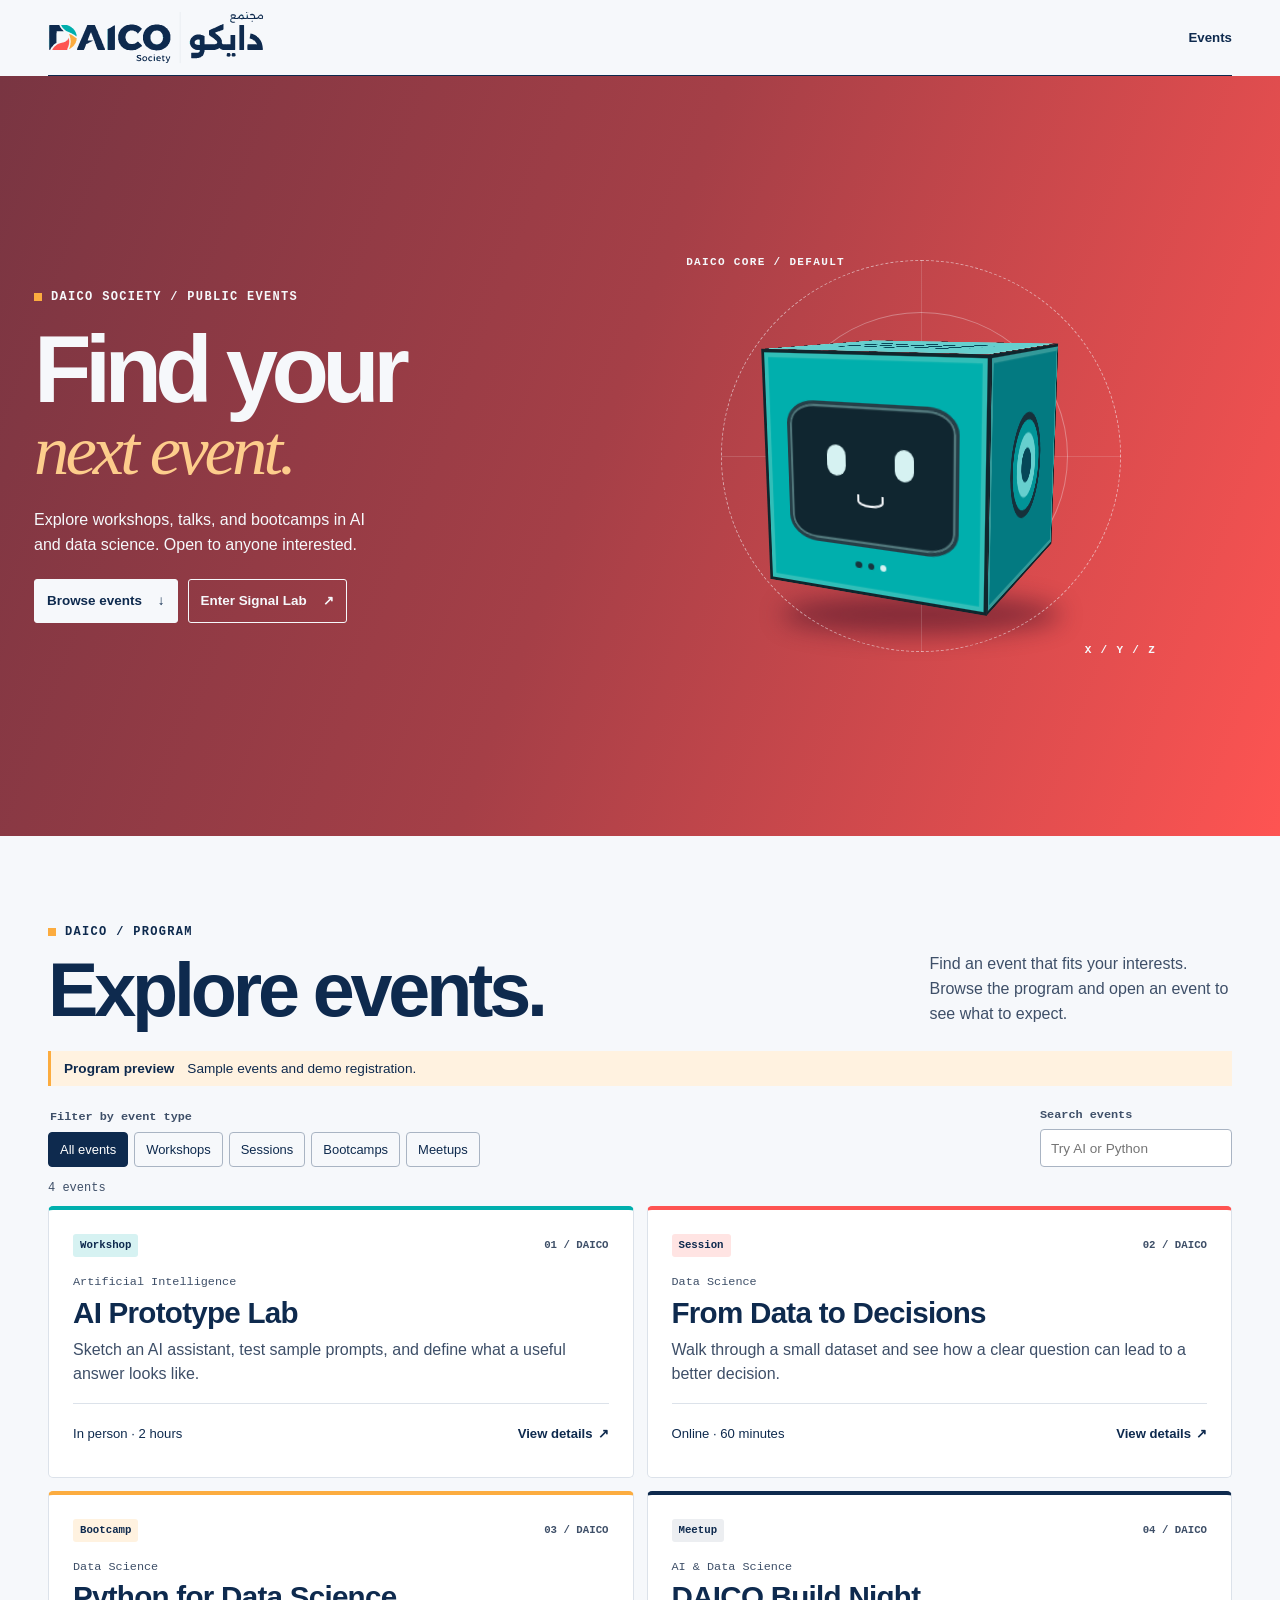
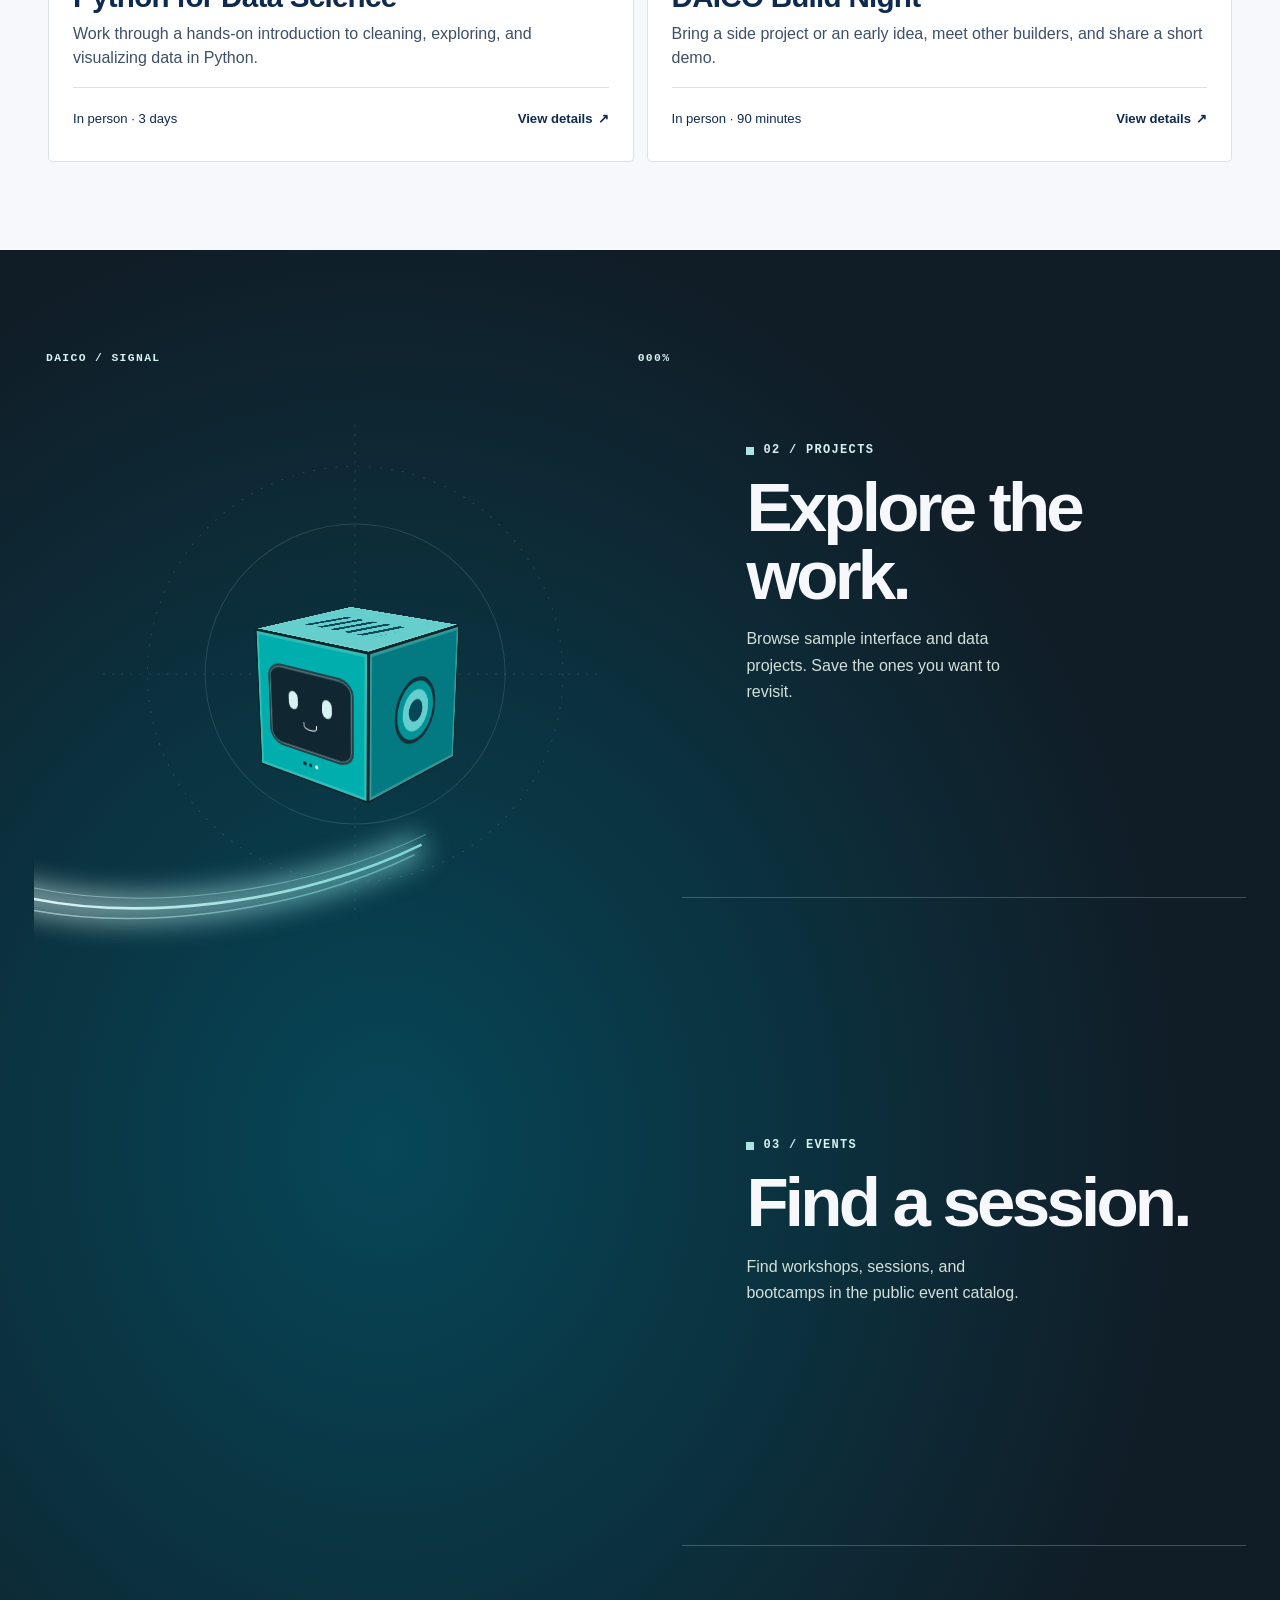
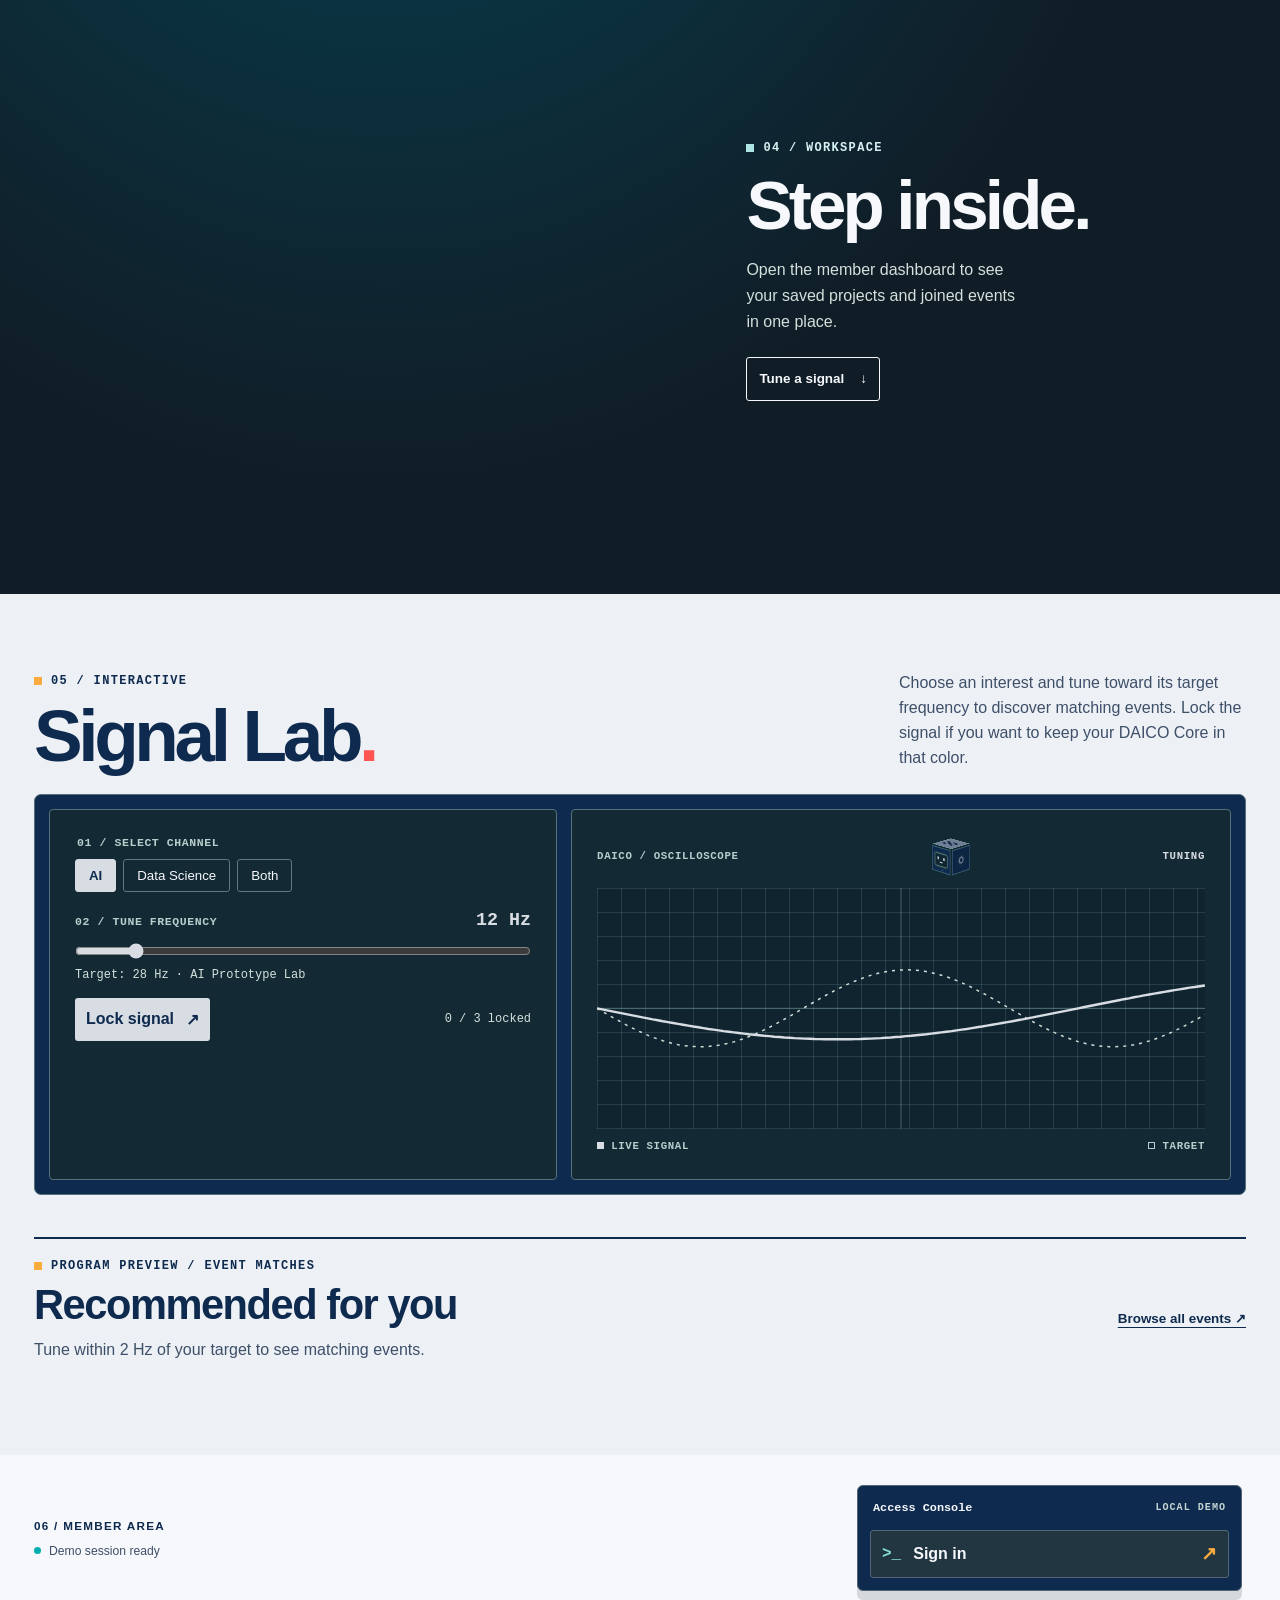
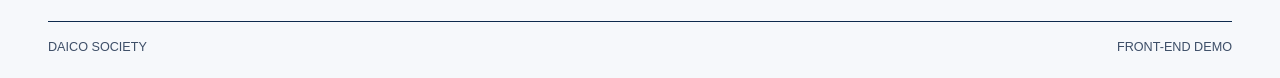
==== commit 71a24bfb: "Update index.html" ====
--- a/index.html
+++ b/index.html
@@ -29,7 +29,6 @@
       <a class="quiet public-events-link" href="#public-events">Events</a>
       <button class="quiet" id="motion-toggle" type="button" hidden>Enable motion</button>
       <button class="quiet" id="sign-out" type="button" hidden>Sign out <span aria-hidden="true">↗</span></button>
-      <button class="quiet" id="replay" type="button"><span aria-hidden="true">↺</span> Replay intro</button>
     </div>
   </div>
 </header>
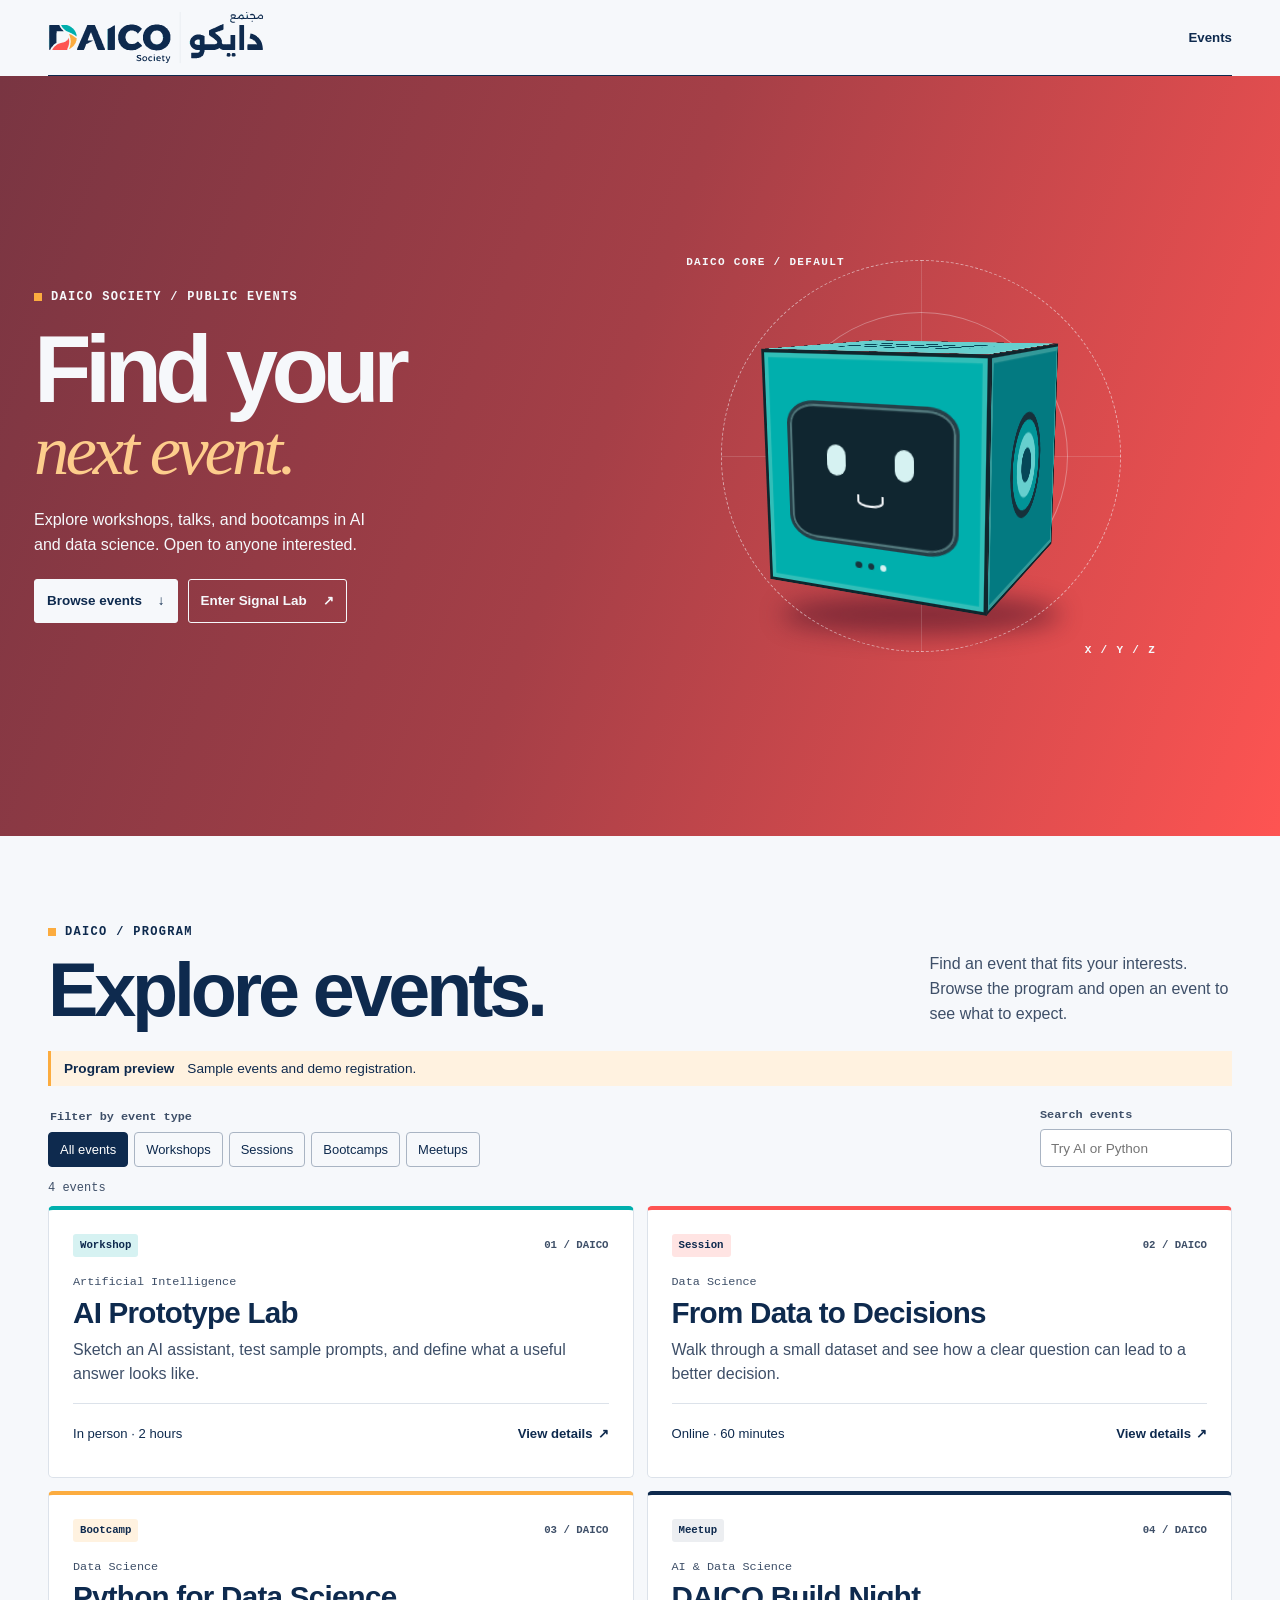
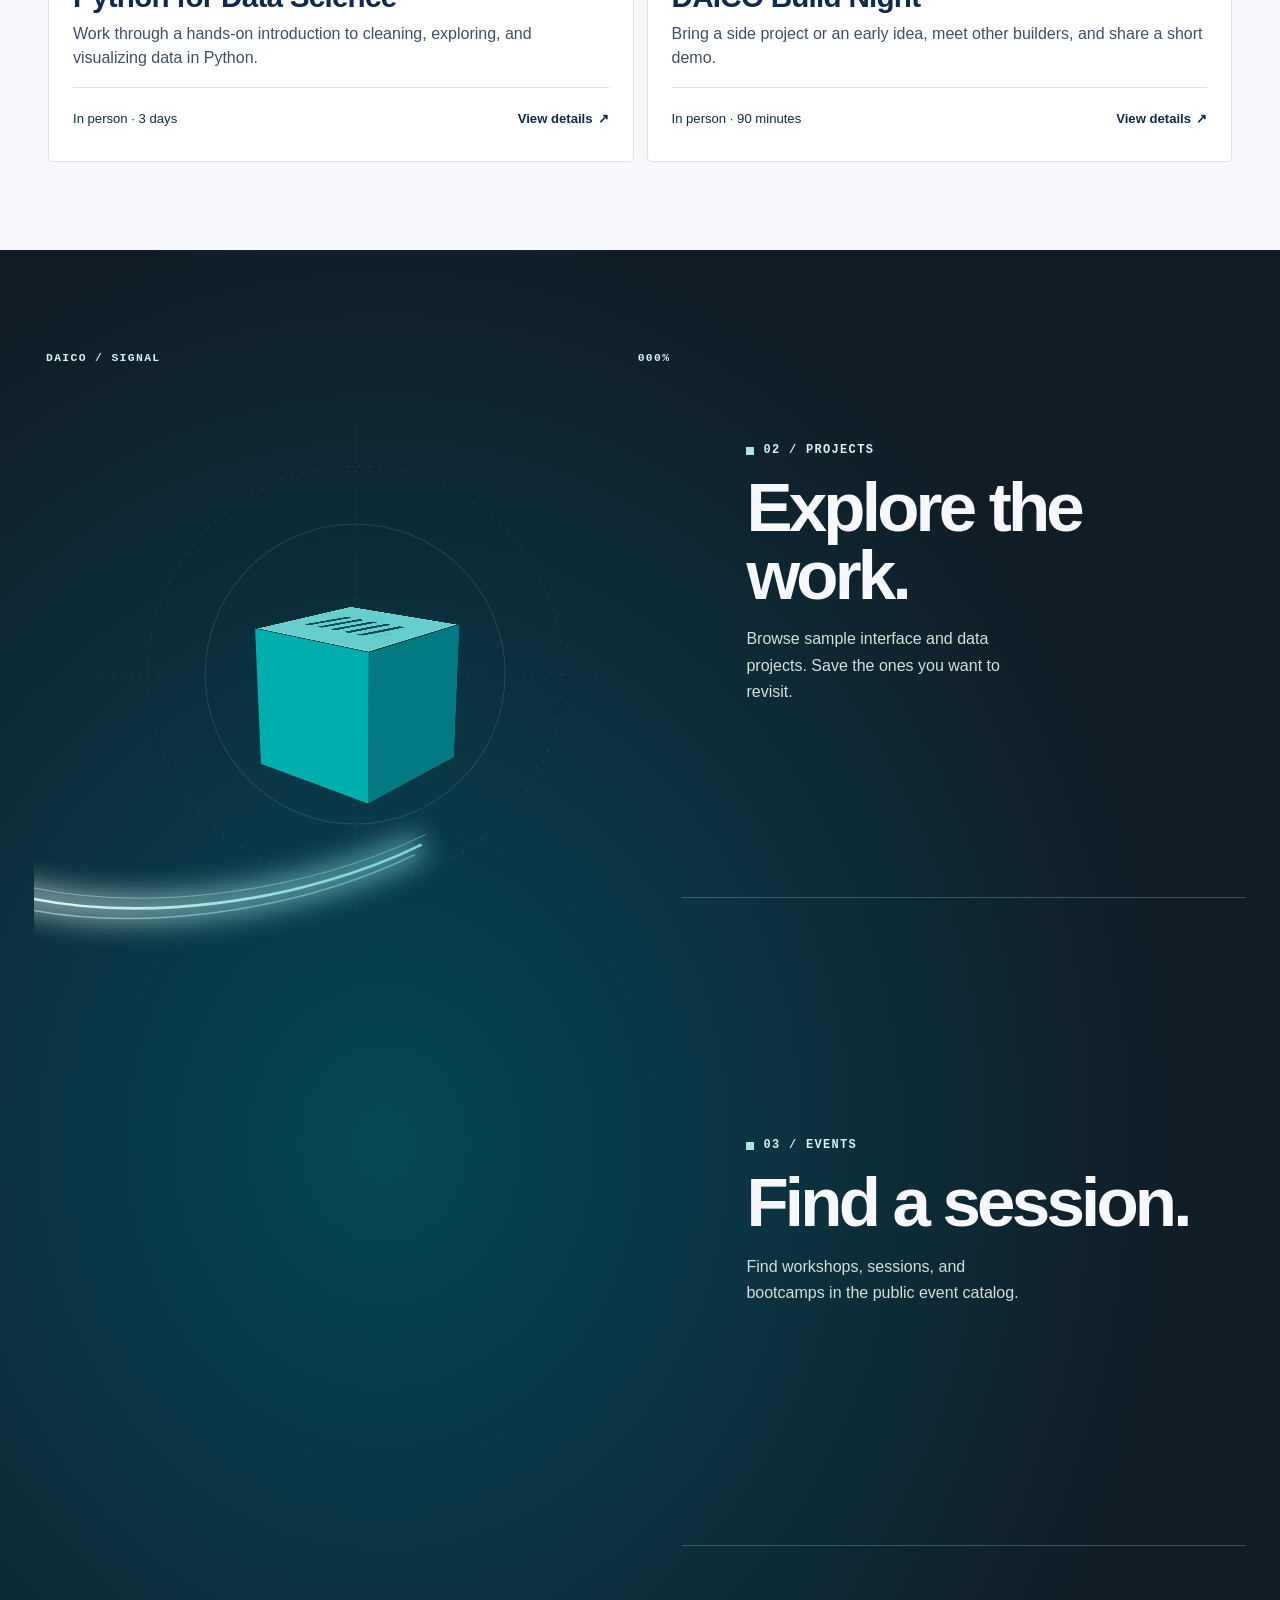
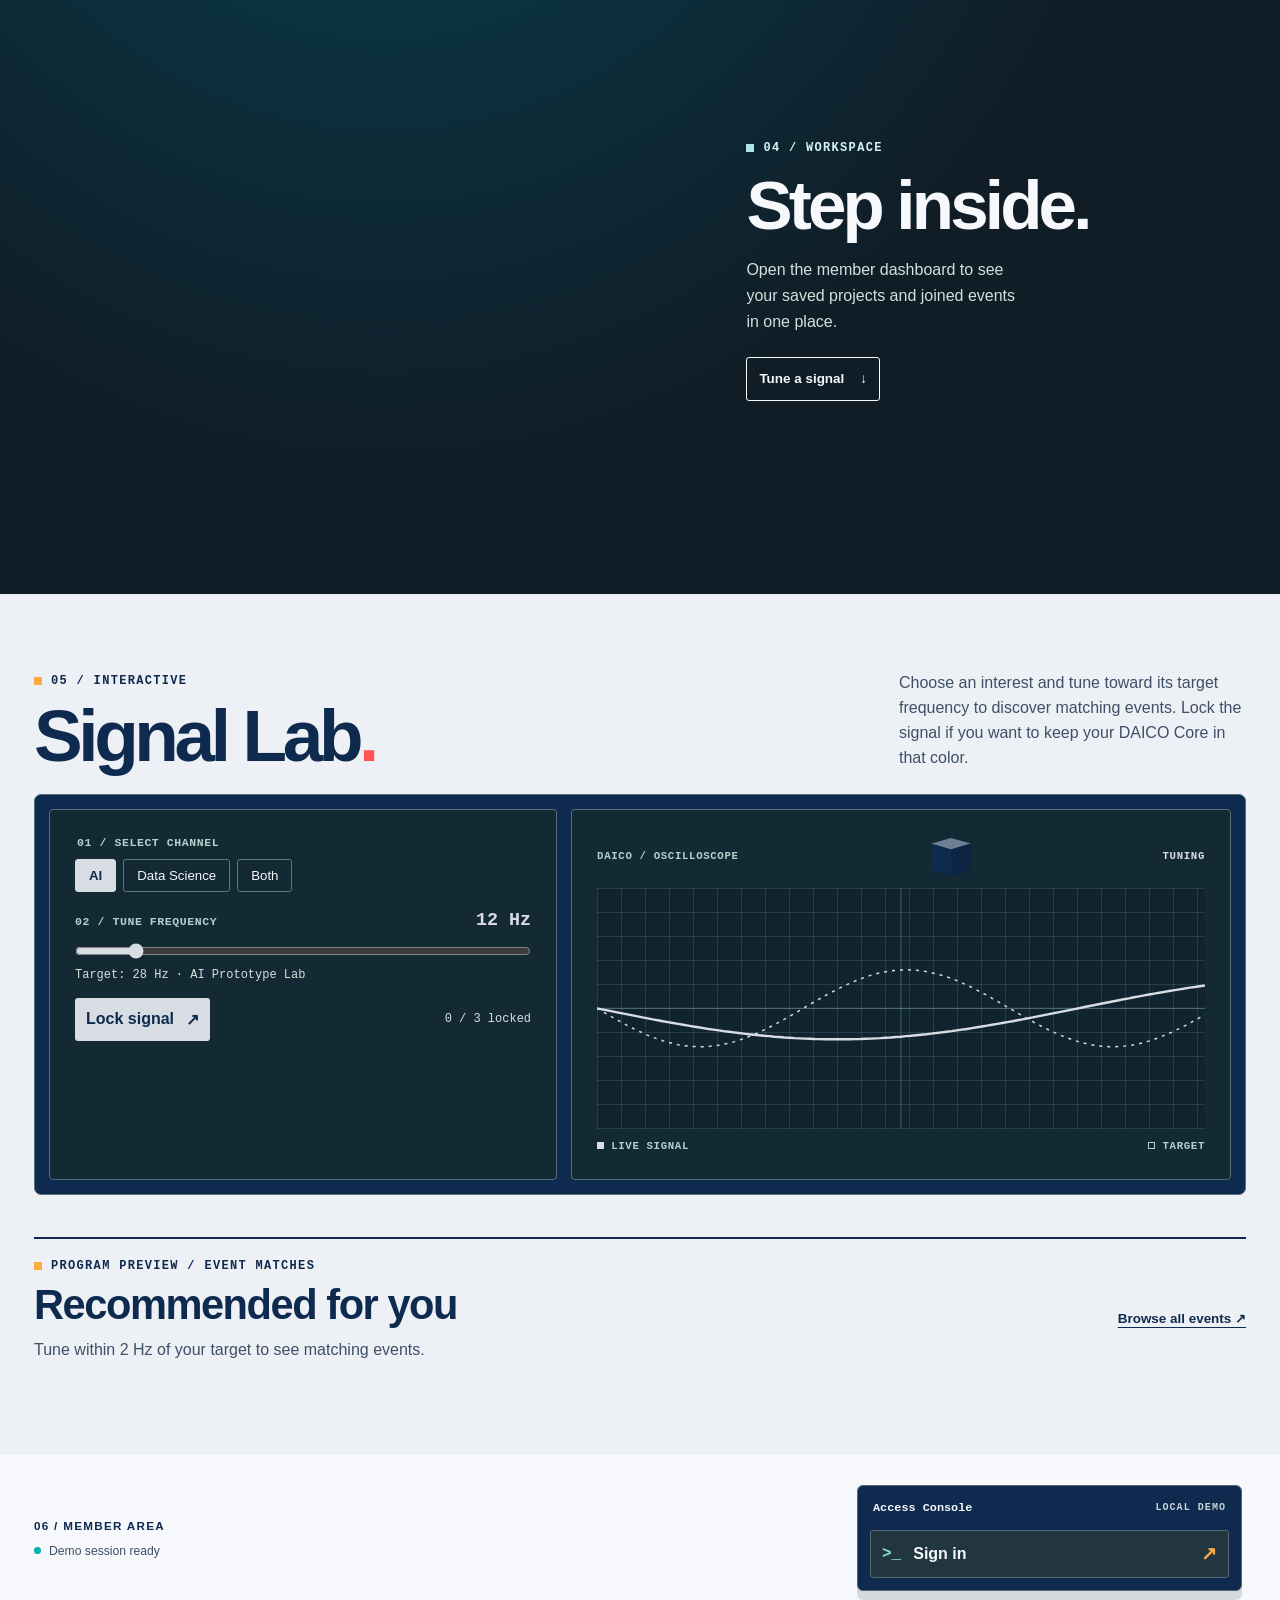
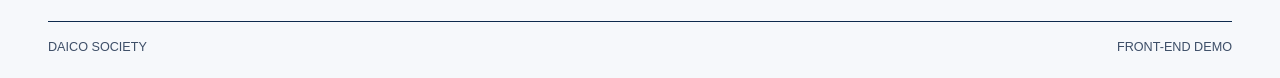
==== commit a1de773a: "Add files via upload" ====
--- a/index.html
+++ b/index.html
@@ -15,13 +15,6 @@
 </head>
 <body>
 <a class="skip-link" href="#main">Skip to content</a>
-<div class="intro" id="intro" hidden>
-  <div class="intro-brand" dir="ltr" aria-label="DAICO Society">
-    <div class="intro-letters" aria-hidden="true"><span>D</span><span>A</span><span>I</span><span>C</span><span>O</span></div>
-    <span class="intro-sub" aria-hidden="true">SOCIETY</span>
-  </div>
-  <button class="intro-skip" id="skip-intro" type="button">Skip intro <span aria-hidden="true">→</span></button>
-</div>
 <header class="site-header">
   <div class="shell nav">
     <a href="./" class="brand" aria-label="DAICO Society home"><img src="./daico-wordmark.svg" alt=""></a>
--- a/style.css
+++ b/style.css
@@ -20,7 +20,6 @@
 }
 *, *::before, *::after { box-sizing: border-box; }
 body { margin: 0; }
-body:has(.intro:not([hidden])) { overflow: hidden; }
 [hidden] { display: none !important; }
 button, input { font: inherit; }
 button { cursor: pointer; }
@@ -88,20 +87,6 @@
 .console-arrow { color: var(--orange); font-size: 1.16rem; }
 .footer { border-top: 1px solid var(--ink); padding-block: 18px 24px; color: var(--ink-light); font-size: .79rem; }
 .footer [lang="en"] { font: 700 .66rem var(--mono); letter-spacing: .12em; }
-.intro { position: fixed; inset: 0; z-index: 30; display: grid; place-items: center; background: #793542; color: var(--paper); }
-.intro-brand { max-width: 88vw; text-align: center; }
-.intro-letters { display: flex; justify-content: center; gap: .025em; font: 900 clamp(3.1rem, 19vw, 12rem)/.84 Arial, sans-serif; letter-spacing: -.085em; }
-.intro-letters span { animation: arrive .52s cubic-bezier(.2,.7,.25,1.3) both; }
-.intro-letters span:nth-child(2) { color: var(--brand-turquoise); animation-delay: .09s; }
-.intro-letters span:nth-child(3) { color: var(--orange); animation-delay: .18s; }
-.intro-letters span:nth-child(4) { animation-delay: .27s; }
-.intro-letters span:nth-child(5) { color: var(--brand-coral); animation-delay: .36s; }
-.intro-sub { display: block; margin-top: 17px; font: 700 clamp(.65rem, 1.5vw, 1rem) var(--mono); letter-spacing: .45em; animation: arrive .45s .5s both; }
-.intro-skip { position: absolute; bottom: max(28px, env(safe-area-inset-bottom)); border: 1px solid #ffffff69; border-radius: 3px; background: transparent; color: var(--paper); padding: 9px 16px; }
-.intro-skip span { margin-inline-start: 6px; color: #8eddd0; }
-.intro.exiting { animation: intro-out .34s ease-in forwards; }
-@keyframes arrive { from { opacity: 0; transform: translateY(.55em) rotate(-12deg); } }
-@keyframes intro-out { to { clip-path: inset(0 0 100% 0); } }
 #login {
   position: fixed;
   width: min(440px, calc(100% - 32px));
@@ -411,7 +396,7 @@
 .hero-core::after { content: ''; position: absolute; z-index: -1; width: 56%; height: 9%; bottom: 9%; border-radius: 50%; background: #3b0e24; opacity: .5; filter: blur(12px); }
 .core-index { position: absolute; top: 4%; left: 3%; font: 700 .69rem var(--mono); letter-spacing: .12em; }
 .core-axis { inset: auto 3% 4% auto; }
-body:not(:has(.intro:not([hidden]))) .hero-core .core-assembly { animation: core-arrive .85s cubic-bezier(.24,.8,.3,1) both; }
+.hero-core .core-assembly { animation: core-arrive .85s cubic-bezier(.24,.8,.3,1) both; }
 @keyframes core-arrive { from { transform: translateY(32px) rotateY(-42deg) scale(.72); } }
 
 .signal-core {
